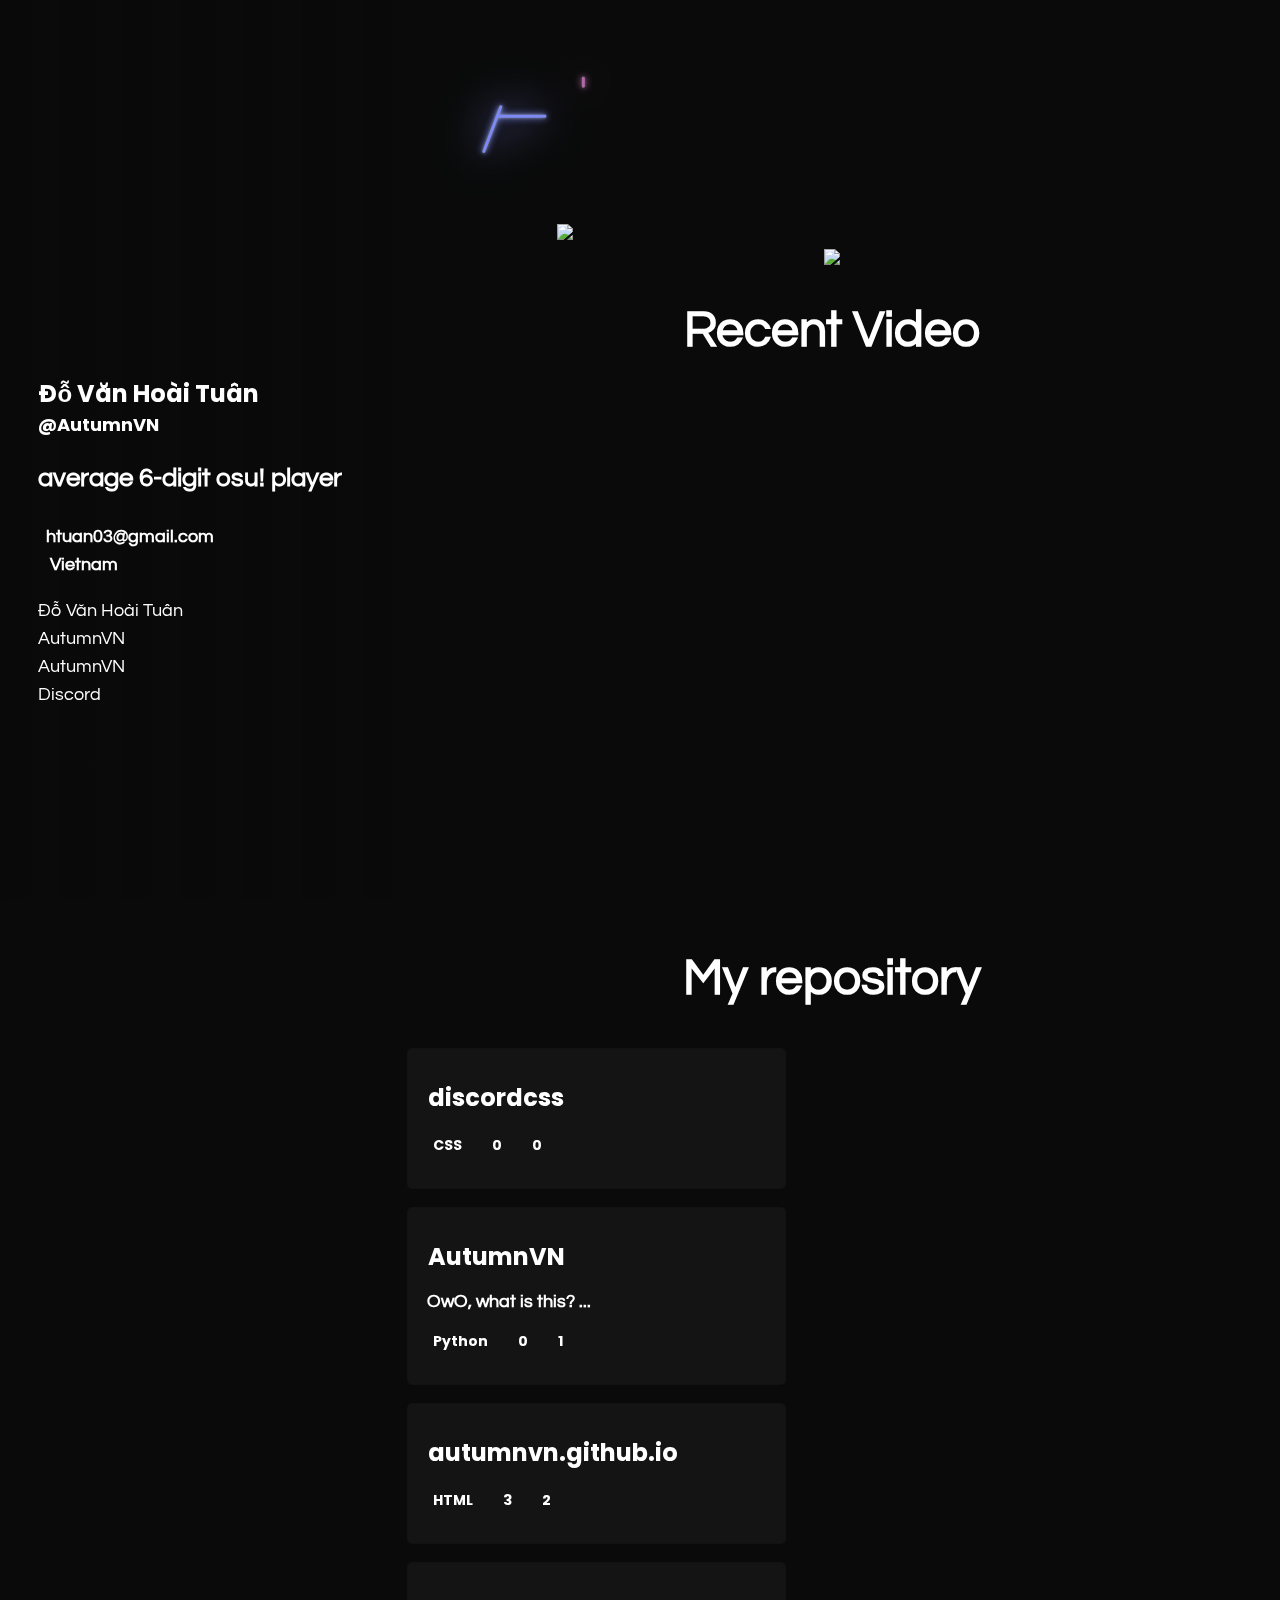
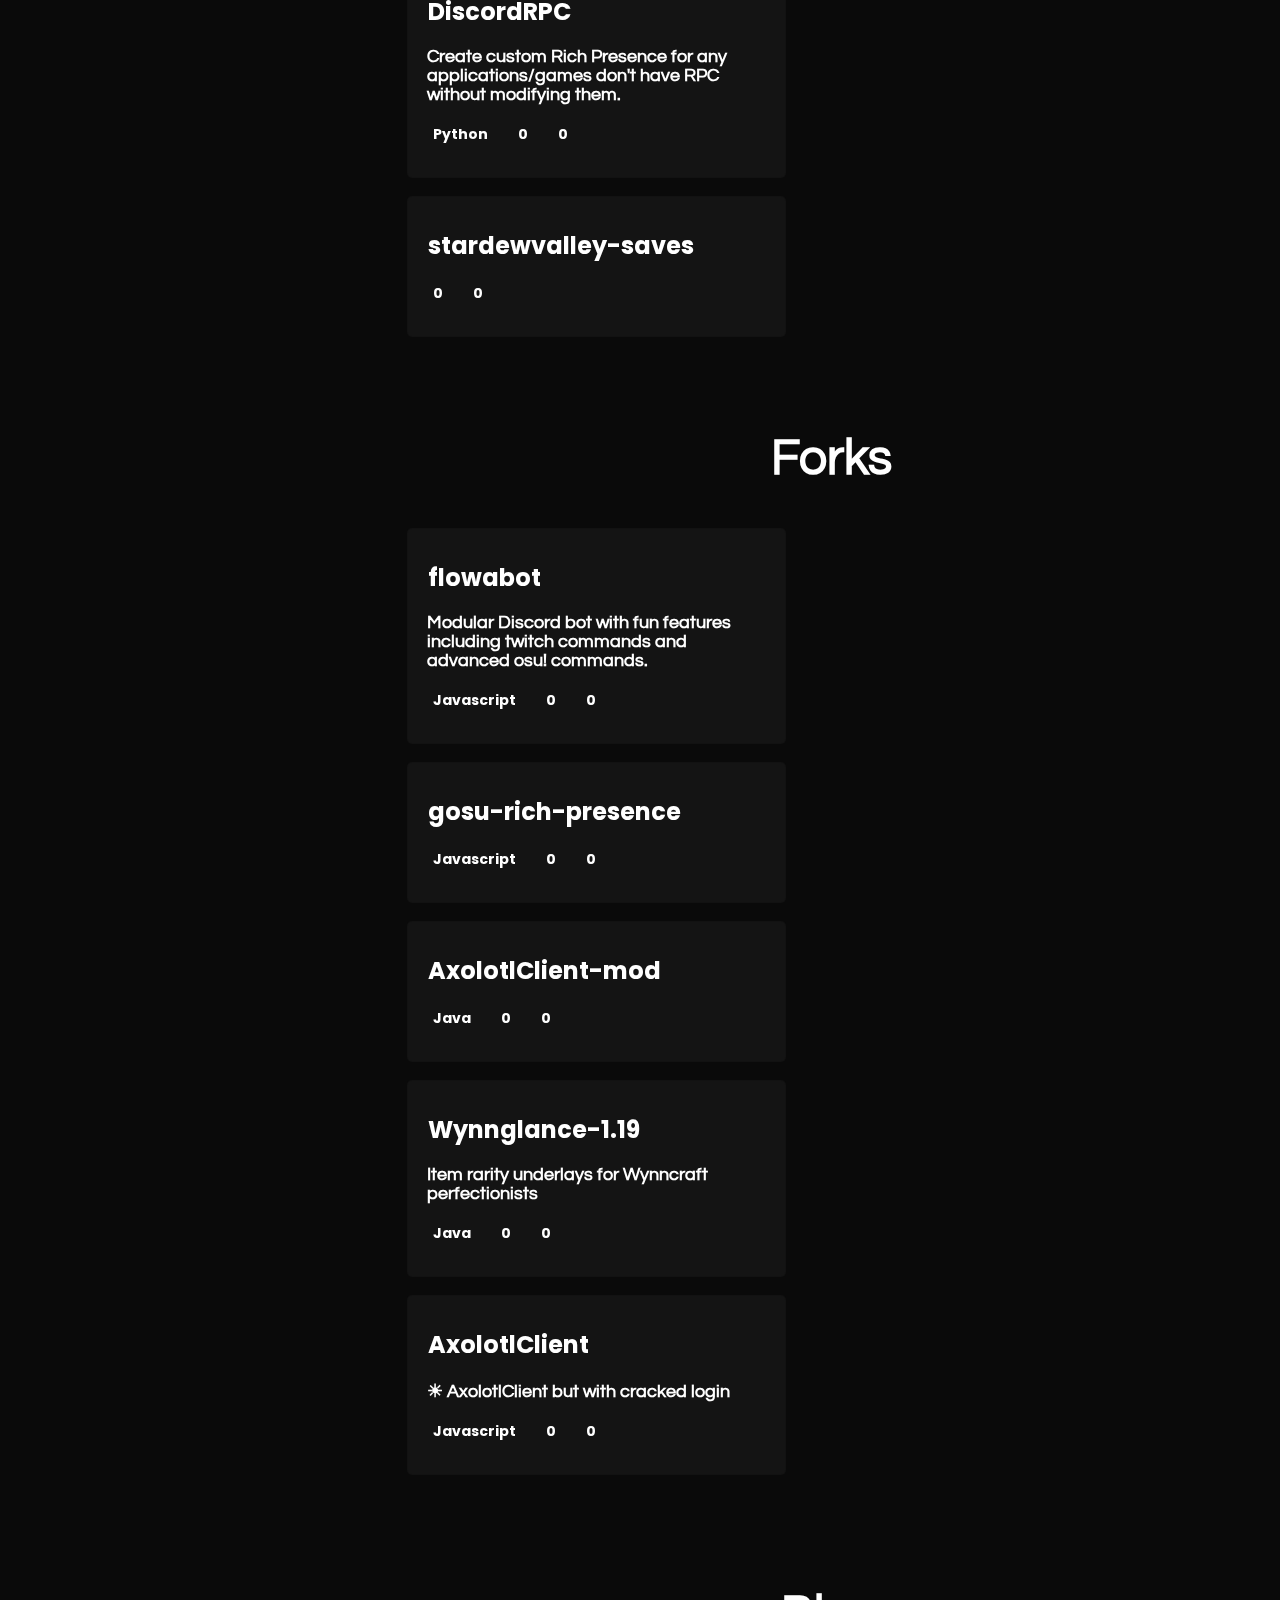
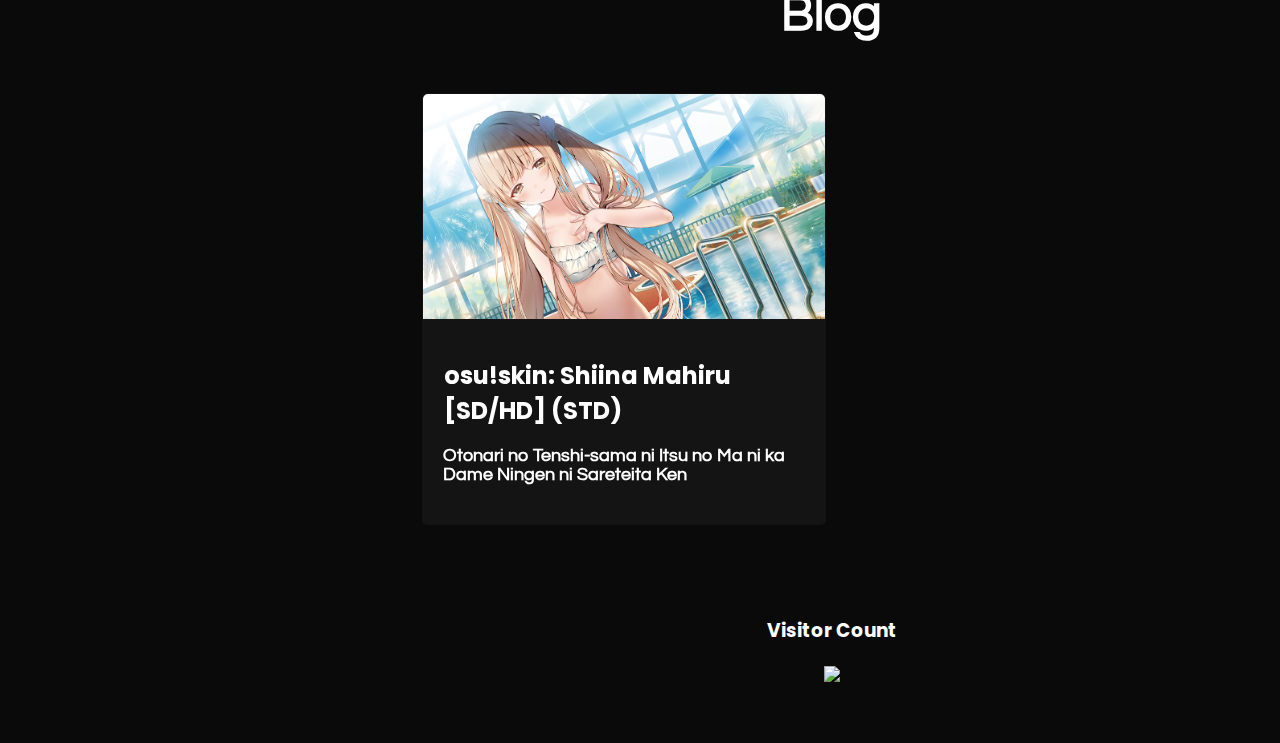
==== index.html @ 6c03f552 "flowabot" ====
<!DOCTYPE html>
<html lang="en">

<head>
  <meta charset="UTF-8">
  <meta name="viewport" content="width=device-width, initial-scale=1.0">
  <meta http-equiv="X-UA-Compatible" content="ie=edge">
  <title>AutumnVN</title>
  <!-- Primary Meta Tags -->
  <meta name="title" content="Đỗ Văn Hoài Tuân (AutumnVN)">
  <meta name="description" content="average 6-digit osu! player">
  <!-- Open Graph / Facebook -->
  <meta name="theme-color" content="#727FFF">
  <meta property="og:site_name" content="AutumnVN">
  <meta property="og:type" content="website">
  <meta property="og:url" content="https://autumnvn.me/">
  <meta property="og:title" content="Đỗ Văn Hoài Tuân (AutumnVN)">
  <meta property="og:description" content="average 6-digit osu! player">
  <meta property="og:image" content="https://i.imgur.com/CR6N18C.jpg">
  <!-- Twitter -->
  <meta name="twitter:card" content="summary_large_image">
  <meta property="twitter:url" content="https://autumnvn.me/">
  <meta property="twitter:title" content="Đỗ Văn Hoài Tuân (AutumnVN)">
  <meta property="twitter:description" content="average 6-digit osu! player">
  <meta property="twitter:image" content="https://autumnvn.me/blog/ShiinaMahiru/top_image.png">
  <link rel="stylesheet" href="https://cdnjs.cloudflare.com/ajax/libs/animate.css/3.7.0/animate.min.css">
  <link rel="stylesheet" href="https://use.fontawesome.com/releases/v5.7.1/css/all.css"
    integrity="sha384-fnmOCqbTlWIlj8LyTjo7mOUStjsKC4pOpQbqyi7RrhN7udi9RwhKkMHpvLbHG9Sr" crossorigin="anonymous">
  <script src="https://code.jquery.com/jquery-3.4.1.min.js"
    integrity="sha256-CSXorXvZcTkaix6Yvo6HppcZGetbYMGWSFlBw8HfCJo=" crossorigin="anonymous"></script>
  <script src="https://unpkg.com/magic-grid/dist/magic-grid.min.js"></script>
  <link rel="stylesheet" href="index.css">
  <link rel="icon" href="https://avatars.githubusercontent.com/u/77253698?v=4" type="image/png">
</head>

<body>
  <!--script>function playAudio(audio_element) {
      var x = document.getElementById(audio_element);
      x.play();
    }</script-->
  <script src="cursor.js"></script>
  <script type="module">var cursor = new osuCursor();</script>
  <script src="https://ajax.googleapis.com/ajax/libs/jquery/2.1.1/jquery.min.js"></script>
  <!--div id="loading">
    <div id="spinner"></div>
  </div-->
  <div id="profile">
    <div id="profile_img" style="background: url(https://avatars.githubusercontent.com/u/77253698?v=4) center;"></div>
    <div id="username"><span style="display:block;">Đỗ Văn Hoài Tuân</span><a
        href="https://github.com/AutumnVN">@AutumnVN</a></div>
    <div id="userbio" style="display: block;">average 6-digit osu! player</div>
    <div id="about">
      <span style="display:none;"><i class="fas fa-users"></i> &nbsp; null</span>
      <span style="display:block;"><i class="fas fa-envelope"></i> &nbsp; htuan03@gmail.com</span>
      <span style="display:none;"><i class="fas fa-link"></i> &nbsp; <a href="null">null</a></span>
      <span style="display:block;"><i class="fas fa-map-marker-alt"></i> &nbsp;&nbsp; Vietnam</span>
      <span style="display:none;"><i class="fas fa-user-tie"></i> &nbsp;&nbsp; Student</span>
      <div class="socials">
        <span style="display:block !important;"><a href="https://www.facebook.com/dvht0" target="_blank"
            class="socials"><i class="fab fa-facebook"></i> Đỗ Văn Hoài Tuân</a></span>
        <span style="display:block !important;"><a href="https://www.youtube.com/channel/UC4G_Vf_usl4MHnyCTidbGmA"
            target="_blank" class="socials"><i class="fab fa-youtube"></i> AutumnVN</a></span>
        <span style="display:block !important;"><a href="https://steamcommunity.com/id/AutumnVN/" target="_blank"
            class="socials"><i class="fab fa-steam"></i> AutumnVN</a></span>
        <span style="display:block !important;"><a href="https://discord.gg/TcVUMhXreV" target="_blank"
            class="socials"><i class="fab fa-discord"></i> Discord</a></span>
      </div>
    </div>
  </div>
  
  <div id="display">
    <div id="header">
      <a href="https://autumnvn.me"><img class="svg" src="autumnvn.svg" /></a>
    </div>
    <!--div id="wysi">
      <audio id="WYSI727" src="wysi.ogg"></audio><button class="btn 727" onclick="playAudio('WYSI727')"
        type="button">727</button>
    </div-->
    <div id="header">
      <a href="https://osu.ppy.sh/users/AutumnVN"><img class="osu"
          src="https://osu-stats-signature.vercel.app/card?user=AutumnVN&mode=std&lang=en&animation=true" width="395"/></a>
    </div>
    <div id="header">
      <a href="https://autumnvn.me/727"><img class= "discord" src="https://discord.c99.nl/widget/theme-2/393694671383166998.png" /></a>
    </div>

    <div id="youtube">
      <h1>Recent Video</h1>
      <iframe class="latestVideoEmbed" vnum='0' cid="UC4G_Vf_usl4MHnyCTidbGmA" frameborder="0" allowfullscreen></iframe>
    </div>
    <script>
      var reqURL = "https://api.rss2json.com/v1/api.json?rss_url=" + encodeURIComponent("https://www.youtube.com/feeds/videos.xml?channel_id=");

      function loadVideo(iframe) {
        $.getJSON(reqURL + iframe.getAttribute('cid'),
          function (data) {
            var videoNumber = (iframe.getAttribute('vnum') ? Number(iframe.getAttribute('vnum')) : 0);
            console.log(videoNumber);
            var link = data.items[videoNumber].link;
            var title = data.items[videoNumber].title;
            id = link.substr(link.indexOf("=") + 1);
            iframe.setAttribute("src", "https://youtube.com/embed/" + id + "?controls=1&autoplay=1");
            iframe.parentElement.querySelector("#video-title").innerText = title;
          }
        );
      }

      var iframes = document.getElementsByClassName('latestVideoEmbed');
      for (var i = 0, len = iframes.length; i < len; i++) {
        loadVideo(iframes[i]);
      }
    </script>
    <div id="work">
      <center>
        <h1>My repository</h1>
      </center>
      <div class="projects" id="work_section">
        <a href="https://github.com/AutumnVN/discordcss" target="_blank">
          <section>
            <div class="section_title">discordcss</div>
            <div class="about_section">
              <span style="display:none;">undefined</span>
            </div>
            <div class="bottom_section">
              <span style="display:inline-block;"><i class="fas fa-code"></i>&nbsp; CSS</span>
              <span><i class="fas fa-star"></i>&nbsp; 0</span>
              <span><i class="fas fa-code-branch"></i>&nbsp; 0</span>
            </div>
          </section>
        </a>
        <a href="https://github.com/AutumnVN/AutumnVN" target="_blank">
          <section>
            <div class="section_title">AutumnVN</div>
            <div class="about_section">
              <span style="display:block;">OwO, what is this? ...</span>
            </div>
            <div class="bottom_section">
              <span style="display:inline-block;"><i class="fas fa-code"></i>&nbsp; Python</span>
              <span><i class="fas fa-star"></i>&nbsp; 0</span>
              <span><i class="fas fa-code-branch"></i>&nbsp; 1</span>
            </div>
          </section>
        </a>
        <a href="https://github.com/AutumnVN/autumnvn.github.io" target="_blank">
          <section>
            <div class="section_title">autumnvn.github.io</div>
            <div class="about_section">
              <span style="display:none;">undefined</span>
            </div>
            <div class="bottom_section">
              <span style="display:inline-block;"><i class="fas fa-code"></i>&nbsp; HTML</span>
              <span><i class="fas fa-star"></i>&nbsp; 3</span>
              <span><i class="fas fa-code-branch"></i>&nbsp; 2</span>
            </div>
          </section>
        </a>
        <a href="https://github.com/AutumnVN/DiscordRPC" target="_blank">
          <section>
            <div class="section_title">DiscordRPC</div>
            <div class="about_section">
              <span style="display:block;">Create custom Rich Presence for any applications/games don't have RPC without modifying them.</span>
            </div>
            <div class="bottom_section">
              <span style="display:inline-block;"><i class="fas fa-code"></i>&nbsp; Python</span>
              <span><i class="fas fa-star"></i>&nbsp; 0</span>
              <span><i class="fas fa-code-branch"></i>&nbsp; 0</span>
            </div>
          </section>
        </a>
        <a href="https://github.com/AutumnVN/stardewvalley-saves" target="_blank">
          <section>
            <div class="section_title">stardewvalley-saves</div>
            <div class="about_section">
              <span style="display:none;">undefined</span>
            </div>
            <div class="bottom_section">
              <span style="display:none;"><i class="fas fa-code"></i>&nbsp; null</span>
              <span><i class="fas fa-star"></i>&nbsp; 0</span>
              <span><i class="fas fa-code-branch"></i>&nbsp; 0</span>
            </div>
          </section>
        </a>
      </div>
      <div id="forks" style="display: block;">
        <center>
          <h1> Forks</h1>
        </center>
        <div class="projects" id="forks_section">
          <a href="https://github.com/AutumnVN/flowabot" target="_blank">
            <section>
              <div class="section_title">flowabot</div>
              <div class="about_section">
                <span style="display:block;">Modular Discord bot with fun features including twitch commands and advanced osu! commands.</span>
              </div>
              <div class="bottom_section">
                <span style="display:inline-block;"><i class="fas fa-code"></i>&nbsp; Javascript</span>
                <span><i class="fas fa-star"></i>&nbsp; 0</span>
                <span><i class="fas fa-code-branch"></i>&nbsp; 0</span>
              </div>
            </section>
          </a>
          <a href="https://github.com/AutumnVN/gosu-rich-presence" target="_blank">
            <section>
              <div class="section_title">gosu-rich-presence</div>
              <div class="about_section">
                <span style="display:none;">undefined</span>
              </div>
              <div class="bottom_section">
                <span style="display:inline-block;"><i class="fas fa-code"></i>&nbsp; Javascript</span>
                <span><i class="fas fa-star"></i>&nbsp; 0</span>
                <span><i class="fas fa-code-branch"></i>&nbsp; 0</span>
              </div>
            </section>
          </a>
          <a href="https://github.com/AutumnVN/AxolotlClient-mod" target="_blank">
            <section>
              <div class="section_title">AxolotlClient-mod</div>
              <div class="about_section">
                <span style="display:none;">undefined</span>
              </div>
              <div class="bottom_section">
                <span style="display:inline-block;"><i class="fas fa-code"></i>&nbsp; Java</span>
                <span><i class="fas fa-star"></i>&nbsp; 0</span>
                <span><i class="fas fa-code-branch"></i>&nbsp; 0</span>
              </div>
            </section>
          </a>
          <a href="https://github.com/AutumnVN/Wynnglance-1.19" target="_blank">
            <section>
              <div class="section_title">Wynnglance-1.19</div>
              <div class="about_section">
                <span style="display:block;">Item rarity underlays for Wynncraft perfectionists</span>
              </div>
              <div class="bottom_section">
                <span style="display:inline-block;"><i class="fas fa-code"></i>&nbsp; Java</span>
                <span><i class="fas fa-star"></i>&nbsp; 0</span>
                <span><i class="fas fa-code-branch"></i>&nbsp; 0</span>
              </div>
            </section>
          </a>
          <a href="https://github.com/AutumnVN/AxolotlClient" target="_blank">
            <section>
              <div class="section_title">AxolotlClient</div>
              <div class="about_section">
                <span style="display:block;">☀ AxolotlClient but with cracked login</span>
              </div>
              <div class="bottom_section">
                <span style="display:inline-block;"><i class="fas fa-code"></i>&nbsp; Javascript</span>
                <span><i class="fas fa-star"></i>&nbsp; 0</span>
                <span><i class="fas fa-code-branch"></i>&nbsp; 0</span>
              </div>
            </section>
          </a>
        </div>
      </div>
      <div id="blog_section">
        <center>
          <h1>Blog</h1>
        </center>
        <div id="blogs"></div>
      </div>
      <div id="footer">
        <h3>Visitor Count</h3>
        <img src="https://profile-counter.glitch.me/AutumnVN/count.svg" />
      </div>
    </div>
    <script type="text/javascript">
      setTimeout(function () {
        document.getElementById("loading").classList.add("animated");
        document.getElementById("loading").classList.add("fadeOut");
        setTimeout(function () {
          document.getElementById("loading").classList.remove("animated");
          document.getElementById("loading").classList.remove("fadeOut");
          document.getElementById("loading").style.display = "none";
        }, 800);
      }, 1500);
      $.getJSON("blog.json", function (blog) {
        blog = blog || [];
        if (blog.length == 0) {
          return (document.getElementById("blog_section").style.display =
            "none");
        }
        for (var i = 0; i < blog.length; i++) {
          $("#blogs").append(`
            <a href="./blog/${blog[i].url_title}/" target="_blank">
                <section>
                    <img src="./blog/${blog[i].url_title}/${blog[i].top_image}">
                    <div class="blog_container">
                        <div class="section_title">${blog[i].title}</div>
                        <div class="about_section">
                            ${blog[i].sub_title}
                        </div>
                    </div>
                </section>
            </a>
            `);
        }
      }).fail(function () {
        return (document.getElementById("blog_section").style.display = "none");
      });
    </script>

    <script>
      const magicProjectsGrid = new MagicGrid({
        container: "#work_section",
        animate: false,
        gutter: 30, // default gutter size
        static: true,
        useMin: false,
        maxColumns: 2,
        useTransform: true
      });

      const magicForksGrid = new MagicGrid({
        container: "#forks_section",
        animate: false,
        gutter: 30, // default gutter size
        static: true,
        useMin: false,
        maxColumns: 2,
        useTransform: true
      });

      $("document").ready(() => {
        magicProjectsGrid.listen();
        magicForksGrid.listen();
      });
    </script>


</body>

</html>
---- index.css ----
@import url("https://fonts.googleapis.com/css?family=Poppins");
@import url("https://fonts.googleapis.com/css?family=Questrial");

body {
  margin: 0%;
  padding: 0%;
  width: 100vw;
  background: var(--bg-color);
  color: var(--text-color);
  max-width: 100vw;
  overflow-x: hidden;
  align-items: center;
  font-family: "Poppins", sans-serif;
}
/*
#loading {
  width: 100vw;
  height: 100vh;
  position: fixed;
  background: var(--bg-color);
  z-index: 999;
  display: flex;
  justify-content: center;
  flex-direction: column;
  align-items: center;
  top: 0;
  bottom: 0;
  left: 0;
  right: 0;
}

#spinner {
  animation: rotate 0.5s infinite linear;
  width: 50px;
  height: 50px;
  border: 2px solid var(--bg-color);
  border-bottom: 2px solid var(--text-color);
  border-radius: 50%;
  margin: 0;
}*/

@keyframes rotate {
  0% {
    transform: rotate(0deg);
  }

  100% {
    transform: rotate(360deg);
  }
}

#profile {
  width: 27vw;
  padding: 4vh 3vw;
  height: 92vh;
  display: flex;
  flex-direction: column;
  justify-content: center;
  text-align: left;
  background: var(--background-image) center center;
  background-size: cover !important;
  background-repeat: no-repeat;
  position: fixed;
  color: #fff !important;
}

#display {
  width: 64vw;
  padding: 0vh 3vw;
  height: 92vh;
  display: inline-block;
  padding-left: 33vw;
}

#display h1 {
  font-size: 50px;
  color: var(--text-color);
  font-weight: bold;
  font-family: "Questrial", sans-serif;
}

.emoji {
  width: 18px;
  height: 18px;
}

#profile_img_blog {
  border-radius: 50%;
  width: 90px;
  height: 90px;
  background-size: cover !important;
  background-repeat: no-repeat;
}

#username_blog {
  font-size: 18px;
  color: var(--text-color);
  font-family: "Poppins", sans-serif;
  font-weight: bold;
}

#username_blog span {
  font-size: 24px;
  font-family: "Questrial", sans-serif !important;
}

#username_blog b {
  font-size: 12px;
  font-family: "Poppins", sans-serif;
  font-weight: bold;
}

#blog-display {
  width: 60vw;
  margin: 0px 20vw;
  text-align: left;
  margin-top: 3vh;
  z-index: 1;
}

#profile_blog {
  width: 60vw;
  margin: 0px 20vw;
  margin-top: 34vh;
  text-align: left;
  z-index: 1;
}

#background_overlay {
  width: 100vw;
  height: 55vh;
  position: absolute;
  z-index: -1;
  top: 0;
  left: 0;
}

#background {
  width: 100vw;
  height: 55vh;
  background-size: cover !important;
  background-repeat: no-repeat !important;
  position: absolute;
  z-index: -2;
  top: 0;
  left: 0;
}

#blog-display h1 {
  font-size: 50px;
  color: var(--text-color);
  font-weight: bold;
  font-family: "Questrial", sans-serif;
}

#blog-display h2 {
  color: var(--blog-gray-color);
}

#blog-display {
  padding: 1vh 0px;
  font-family: "Questrial", sans-serif;
}

#blog p {
  font-size: 17px;
  line-height: 25px;
  word-spacing: 1.2px;
  margin: 5vh 0px;
}

#blog p span {
  padding: 2px 4px;
  background: var(--text-color);
  color: var(--bg-color) !important;
}

#blog img {
  width: 100%;
  margin: 2vh 0px;
  border-radius: 5px;
  border: 1px solid rgb(0, 0, 0, 0.08);
}

#header {
  width: 100%;
  max-width: 100%;
  text-align: center;
}

#header a {
  color: var(--text-color) !important;
  text-decoration: none;
  font-family: "Questrial", sans-serif;
  font-weight: bold;
}

#header img {
  max-width: 100%;
  text-align: center;
}

#wysi {
  width: 100%;
  padding: 0px 0px;
  text-align: center;
  float: right;
}

#wysi a {
  color: var(--text-color) !important;
  text-decoration: none;
  font-family: "Questrial", sans-serif;
  font-weight: bold;
}

#footer_blog {
  width: 90vw;
  padding: 8vh 5vw;
  text-align: center;
}

#footer_blog a {
  color: var(--text-color) !important;
  text-decoration: none;
  font-family: "Questrial", sans-serif;
  font-weight: bold;
}

#footer {
  width: 100%;
  padding: 2vh 0px;
  text-align: center;
}

#footer a {
  color: var(--text-color) !important;
  text-decoration: none;
  font-family: "Questrial", sans-serif;
  font-weight: bold;
}

#profile_img {
  width: 180px;
  height: 180px;
  min-width: 180px;
  min-height: 180px;
  max-width: 180px;
  max-height: 180px;
  border-radius: 5px;
  background-size: cover !important;
  background-repeat: no-repeat !important;
}

#profile div {
  font-weight: bold;
  margin: 1.5vh 0px;
}

#username {
  font-size: 18px;
  font-weight: bold;
}

#username span {
  font-size: 24px;
}

#userbio {
  font-size: 26px;
  font-family: "Questrial", sans-serif;
  width: 100%;
}

#about {
  font-size: 18px;
  font-family: "Questrial", sans-serif;
}

#about a,
#username a {
  color: #fff !important;
  text-decoration: none;
  font-weight: bold;
}

#about a:hover,
#username a:hover {
  text-decoration: underline;
}

#about span {
  margin: 1vh 0px;
  display: block;
}

#about span i {
  font-size: 16px;
}

#youtube {
  padding: 2hv 0px;
  text-align: center;
}

iframe {
  width: 65vw;
  height: calc(65vw/1.77777778);
}

#work {
  margin: 2vh 0px;
  padding: 4vh 0px !important;
}

#forks {
  margin: 2vh 0px;
  padding: 4vh 0px !important;
}

.projects {
  margin-left: -15px;
  /* align section w/ heading above */
}

.projects a {
  /* 30px is the gutter size in magic grid */
  width: calc(49% - 30px);
  /* 49% avoids a weird single column on some wide screens */
  display: flex;
  text-decoration: none;
}

.projects section {
  width: 100%;
  padding: 2.5vh 5%;
  margin: 1vh 0px;
  display: inline-block;
  border-radius: 5px;
  color: var(--text-color);
  border: 1px solid rgb(0, 0, 0, 0.08);
  box-shadow: 0px 0px 0px rgb(0, 0, 0, 0);
  transition: 0.4s ease-in-out;
  transform: scale(1);
}

.projects section:hover {
  cursor: pointer;
  border: 1px solid rgb(0, 0, 0, 0);
  box-shadow: 0px 15px 35px rgb(0, 0, 0, 0.06);
  transform: scale(1.03);
}

.section_title {
  font-size: 24px;
  font-weight: bold;
  margin: 1vh 0px;
  padding: 0px 1px;
  word-wrap: break-word;
}

.about_section {
  font-size: 18px;
  font-family: "Questrial", sans-serif;
  margin: 2vh 0px;
  font-weight: bold;
  word-wrap: break-word;
}

.bottom_section {
  margin: 1vh 0px;
  font-size: 14px;
  word-wrap: break-word;
}

.bottom_section span {
  margin-right: 20px;
  font-weight: bold;
}

.bottom_section span i {
  font-size: 15px;
}

.socials {
  color: #fff;
  text-decoration: none;
  margin: 3vh 0px !important;
}

.socials span {
  display: inline-block !important;
  margin-right: 2vw !important;
  font-weight: normal !important;
}

.socials span a {
  font-weight: normal !important;
}

#blog_section {
  margin: 2vh 0px;
  padding: 2vh 0px !important;
}

#blogs {
  columns: 2;
}

#blog_title {
  font-size: 50px;
}

#blog_sub_title {
  font-size: 36px;
  margin-top: -2vh;
}

#blogs section {
  width: 100%;
  display: inline-block;
  border-radius: 5px;
  color: var(--text-color);
  border: 1px solid rgb(0, 0, 0, 0.04);
  box-shadow: 0px 0px 0px rgb(0, 0, 0, 0);
  transition: 0.4s ease-in-out;
  transform: scale(1);
  padding: 0px;
  margin: 2vh 0px;
}

#blogs section img {
  width: 100%;
  border-radius: 5px 5px 0px 0px;
}

.blog_container {
  padding: 2.5vh 5%;
}

#blogs section:hover {
  cursor: pointer;
  border: 1px solid rgb(0, 0, 0, 0);
  box-shadow: 0px 15px 35px rgb(0, 0, 0, 0.06);
  transform: scale(1.03);
}

.go_back {
  position: absolute;
  color: var(--text-color);
  font-size: 26px;
  margin-left: 5vw;
  margin-top: 4vh;
}

::selection {
  color: var(--bg-color);
  background: var(--text-color);
}

@media (max-width: 800px) {
  #profile {
    width: 90vw;
    padding: 4vh 5vw;
    height: 60vh;
    text-align: center;
    position: relative;
  }

  #display {
    width: 90vw;
    padding: 4vh 5vw ;
    height: auto;
    display: inline-block;
    padding-left: 5vw;
  }

  #profile_img {
    width: 120px;
    height: 120px;
    min-width: 120px;
    min-height: 120px;
    max-width: 120px;
    max-height: 120px;
    margin: 0px auto !important;
  }

  #work {
    margin: 0px;
  }

  .projects {
    margin-left: 0;
    /* remove neg margin to align w/ header */
  }

  .projects a {
    width: 100%;
  }

  .projects section {
    width: 88%;
  }

  #blogs {
    columns: 1;
  }

  #blogs section {
    width: 98%;
  }

  #blog_section {
    margin: 0px;
  }

  #blog-display {
    width: 90vw;
    margin: 0px 5vw;
    text-align: left;
    margin-top: 0vh;
    z-index: 1;
  }

  #blog_title {
    font-size: 32px !important;
  }

  #blog_sub_title {
    font-size: 24px;
    margin-top: -1vh;
  }

  #profile_blog {
    width: 90vw;
    margin: 0px 5vw;
    margin-top: 36vh;
    text-align: left;
    z-index: 1;
  }

  #profile_img_blog {
    width: 65px;
    height: 65px;
  }

  .go_back {
    position: relative;
    color: var(--text-color);
    font-size: 26px;
    margin-left: 5vw;
    top: 5vh;
  }

  #blog img {
    margin: 1vh 0px !important;
  }

  #blog p {
    margin: 2vh 0px;
  }
}

::-webkit-scrollbar {
  width: 5px;
  height: 5px;
}

::-webkit-scrollbar-track {
  background: var(--bg-color);
}

::-webkit-scrollbar-thumb {
  background: var(--text-color);
}
:root {
  --bg-color: rgb(10, 10, 10);
  --text-color: #fff;
  --blog-gray-color: rgb(180, 180, 180);
  --background-image: linear-gradient(
      90deg,
      rgba(10, 10, 10, 0.3),
      rgb(10, 10, 10, 1)
    ),
    url("https://cdn.discordapp.com/attachments/844482853161271336/1042841411688595516/cupofchino2.jpg");
  --background-background: linear-gradient(
      0deg,
      rgba(10, 10, 10, 1),
      rgba(10, 10, 10, 0.6)
    ),
    url("https://cdn.discordapp.com/attachments/844482853161271336/1042841411688595516/cupofchino2.jpg") center center fixed;
  --height: 50vh;
}

#display h1 {
  -webkit-background-clip: text;
  background-clip: text;
  -webkit-text-fill-color: #fff;
}

#blog-display h1 {
  -webkit-background-clip: text;
  background-clip: text;
  -webkit-text-fill-color: #fff;
}

.projects section {
  background: rgb(20, 20, 20);
}

#blog_section section {
  background: rgb(20, 20, 20);
}

@media (max-width: 800px) {
  :root {
    --background-image: linear-gradient(
        0deg,
        rgba(10, 10, 10, 1),
        rgba(10, 10, 10, 0)
      ),
      url("https://cdn.discordapp.com/attachments/844482853161271336/1042841411688595516/cupofchino2.jpg") !important;
  }
}

img.osu
{
    text-align: center;
    min-width: min(550px, 92vw);
    height: auto;
}

img.svg {
  max-height: 250px;
  width: auto;
}
/*
.btn {
  border: none;
  background-color: inherit;
  padding: 6px 6px;
  font-size: 32px;
  color:rgb(10, 10, 10);
  font-family: "Questrial", sans-serif;
  cursor: pointer;
  display: inline-block;
}

.btn:hover {background: rgba(238, 238, 238, 0.05);} */
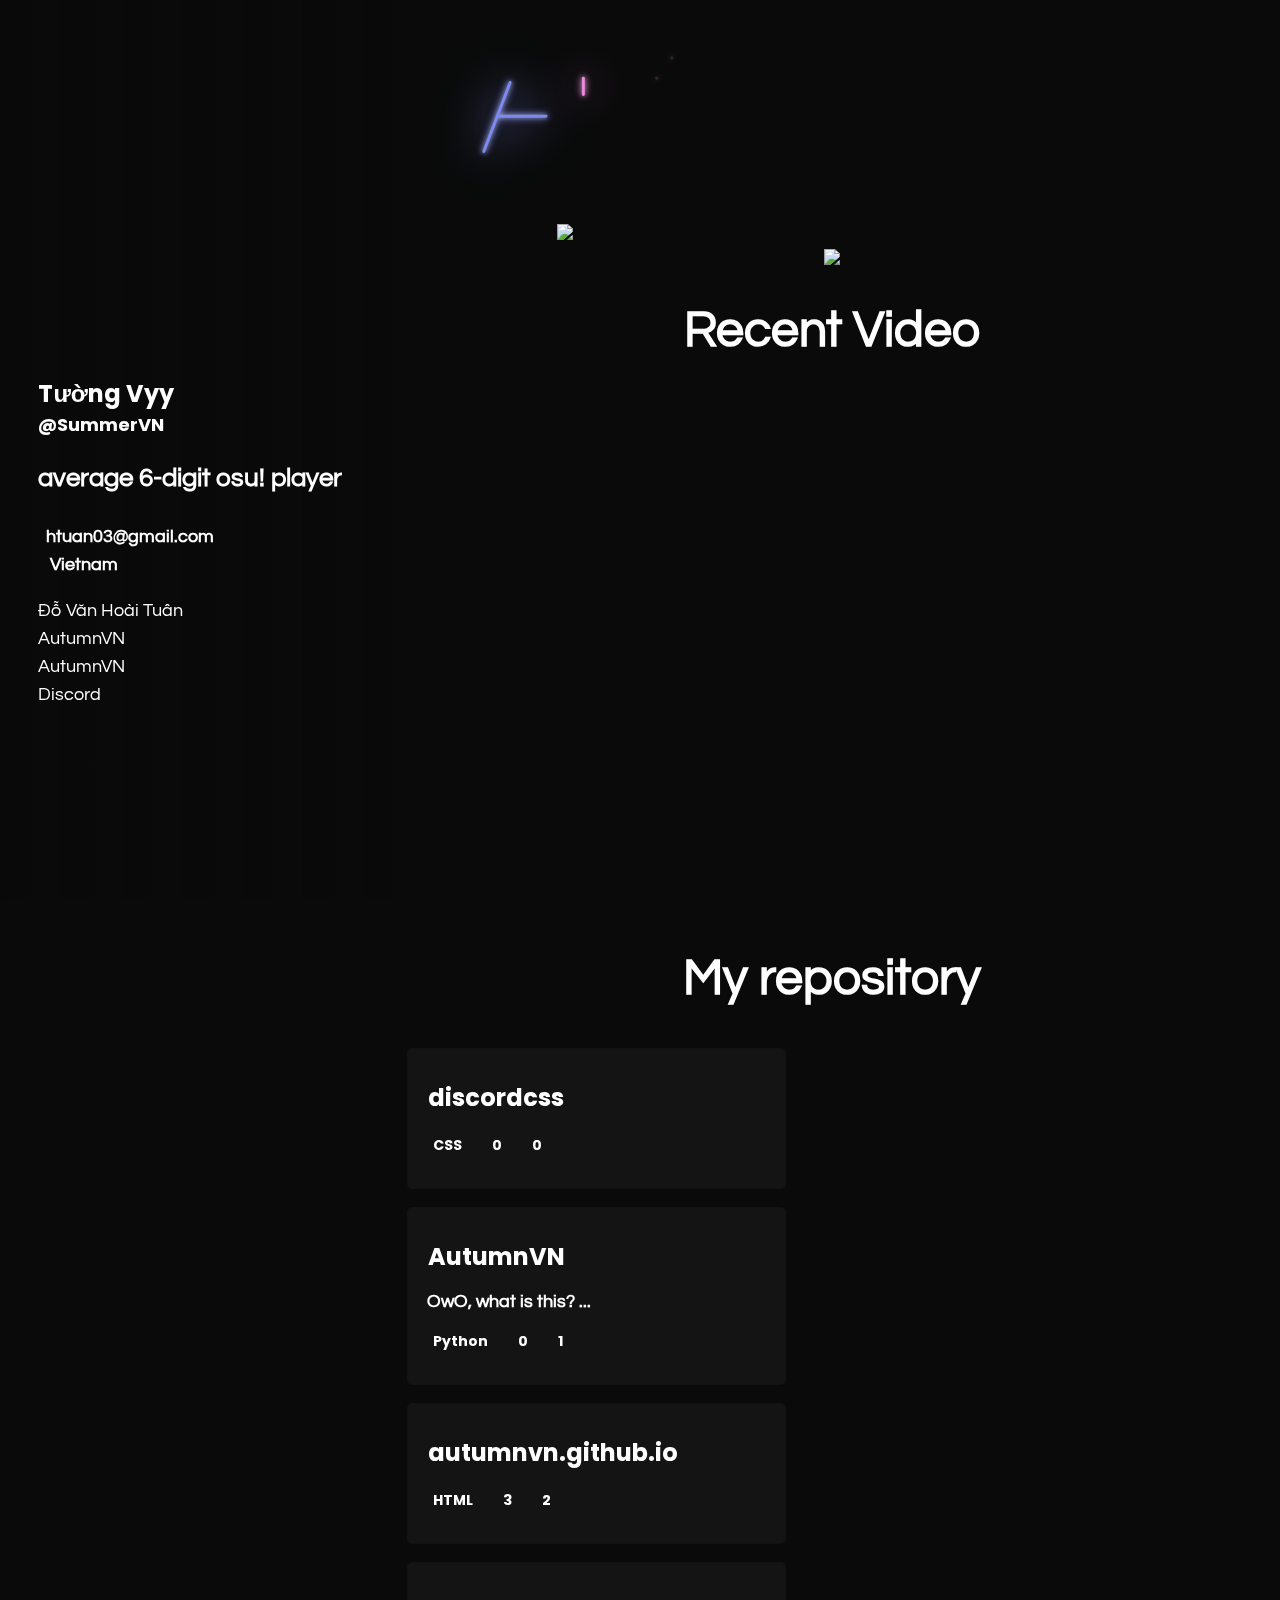
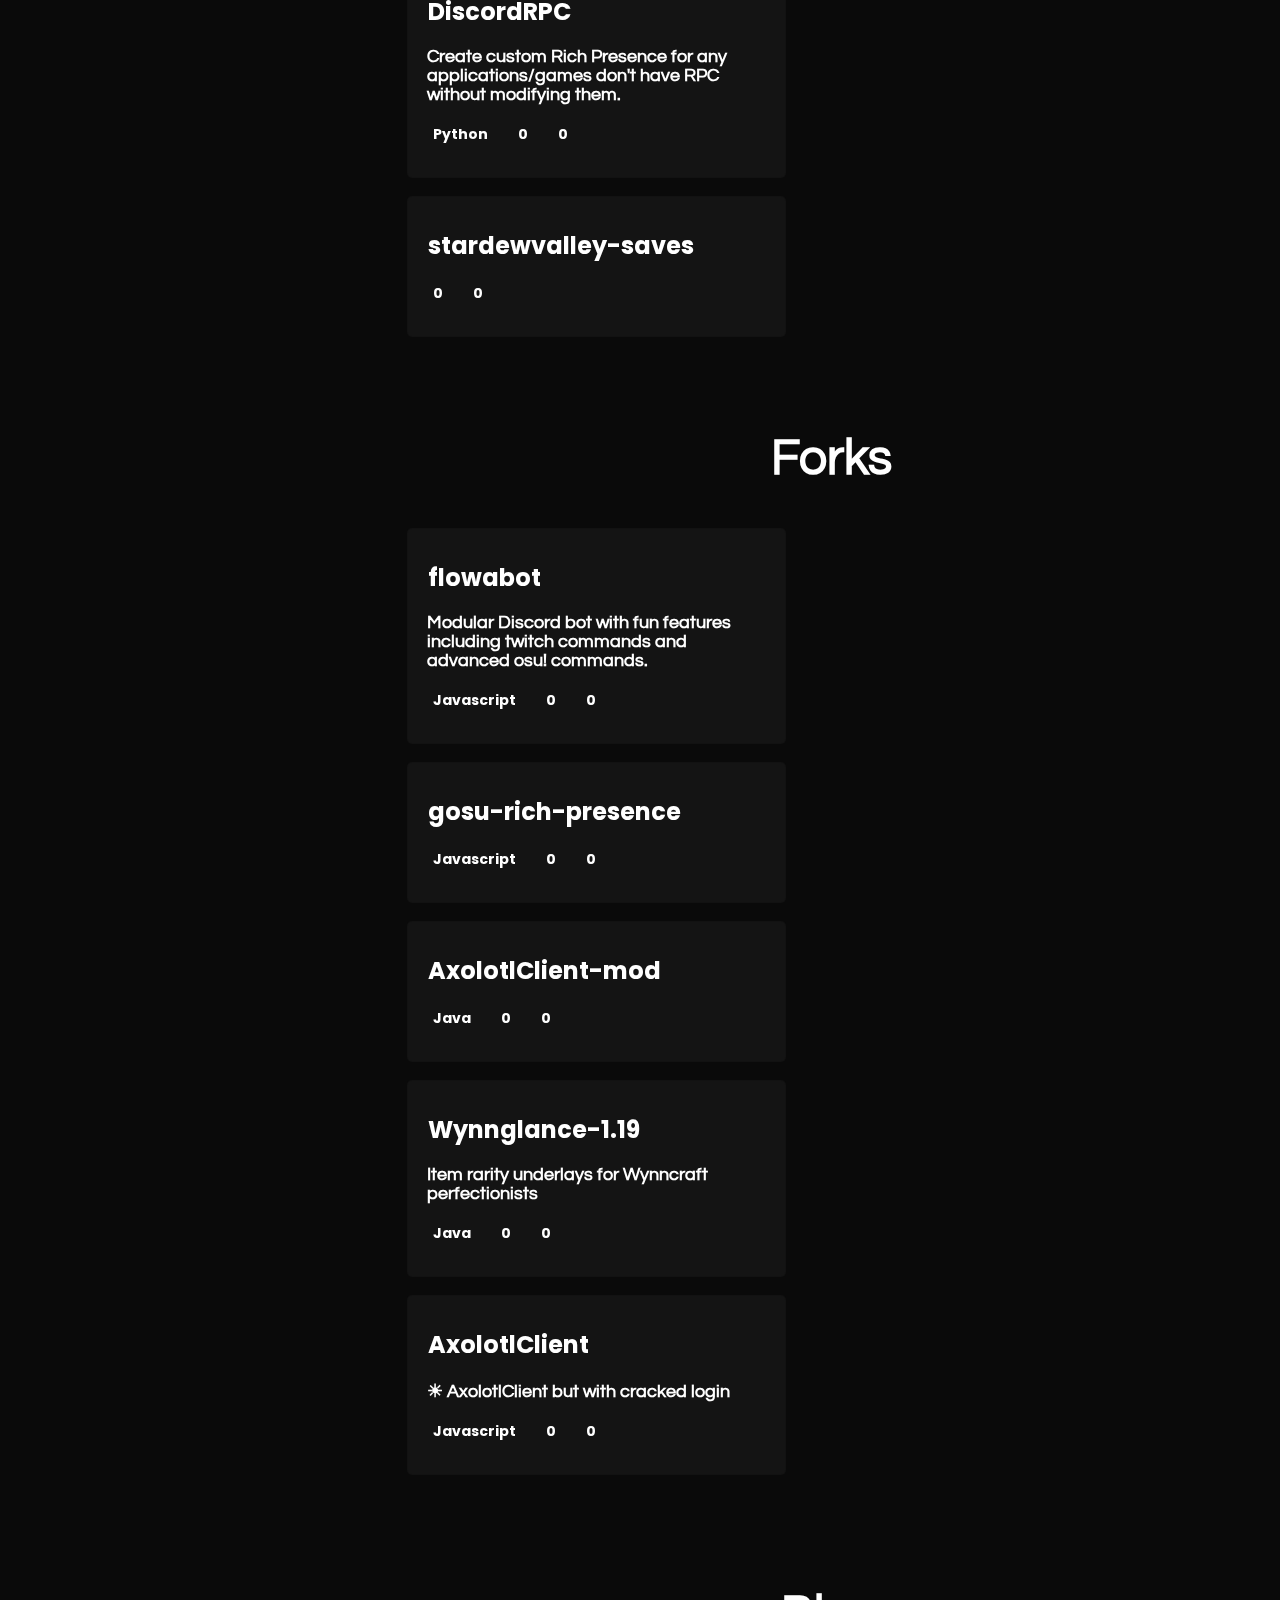
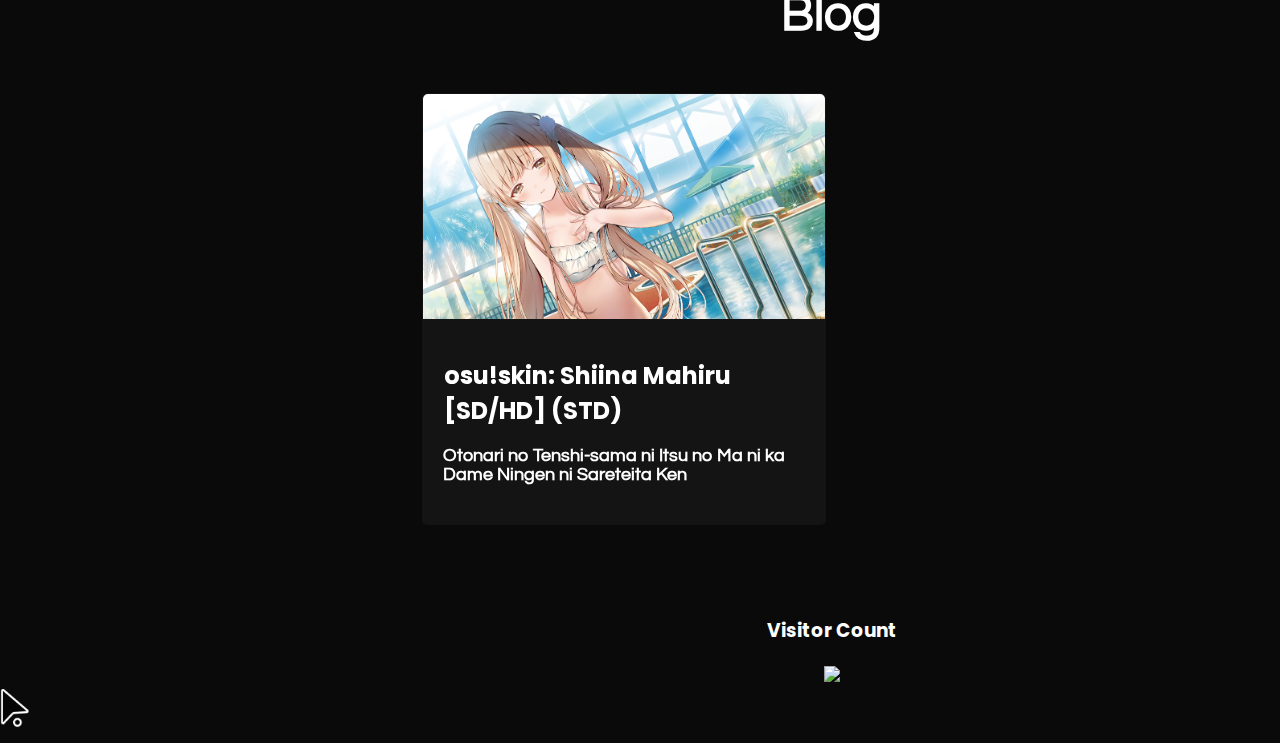
==== commit 2bad7150: "Update index.html" ====
--- a/index.html
+++ b/index.html
@@ -7,7 +7,7 @@
   <meta http-equiv="X-UA-Compatible" content="ie=edge">
   <title>AutumnVN</title>
   <!-- Primary Meta Tags -->
-  <meta name="title" content="Đỗ Văn Hoài Tuân (AutumnVN)">
+  <meta name="title" content="Tường Vy">
   <meta name="description" content="average 6-digit osu! player">
   <!-- Open Graph / Facebook -->
   <meta name="theme-color" content="#727FFF">
@@ -45,9 +45,9 @@
     <div id="spinner"></div>
   </div-->
   <div id="profile">
-    <div id="profile_img" style="background: url(https://avatars.githubusercontent.com/u/77253698?v=4) center;"></div>
-    <div id="username"><span style="display:block;">Đỗ Văn Hoài Tuân</span><a
-        href="https://github.com/AutumnVN">@AutumnVN</a></div>
+    <div id="profile_img" style="background: url(https://media.discordapp.net/attachments/844482853161271336/1060443588498051072/5ef1963b0d33be1db85e687f13ba78d0.jpg) center;"></div>
+    <div id="username"><span style="display:block;">Tường Vyy</span><a
+        href="https://github.com/SummerVN">@SummerVN</a></div>
     <div id="userbio" style="display: block;">average 6-digit osu! player</div>
     <div id="about">
       <span style="display:none;"><i class="fas fa-users"></i> &nbsp; null</span>
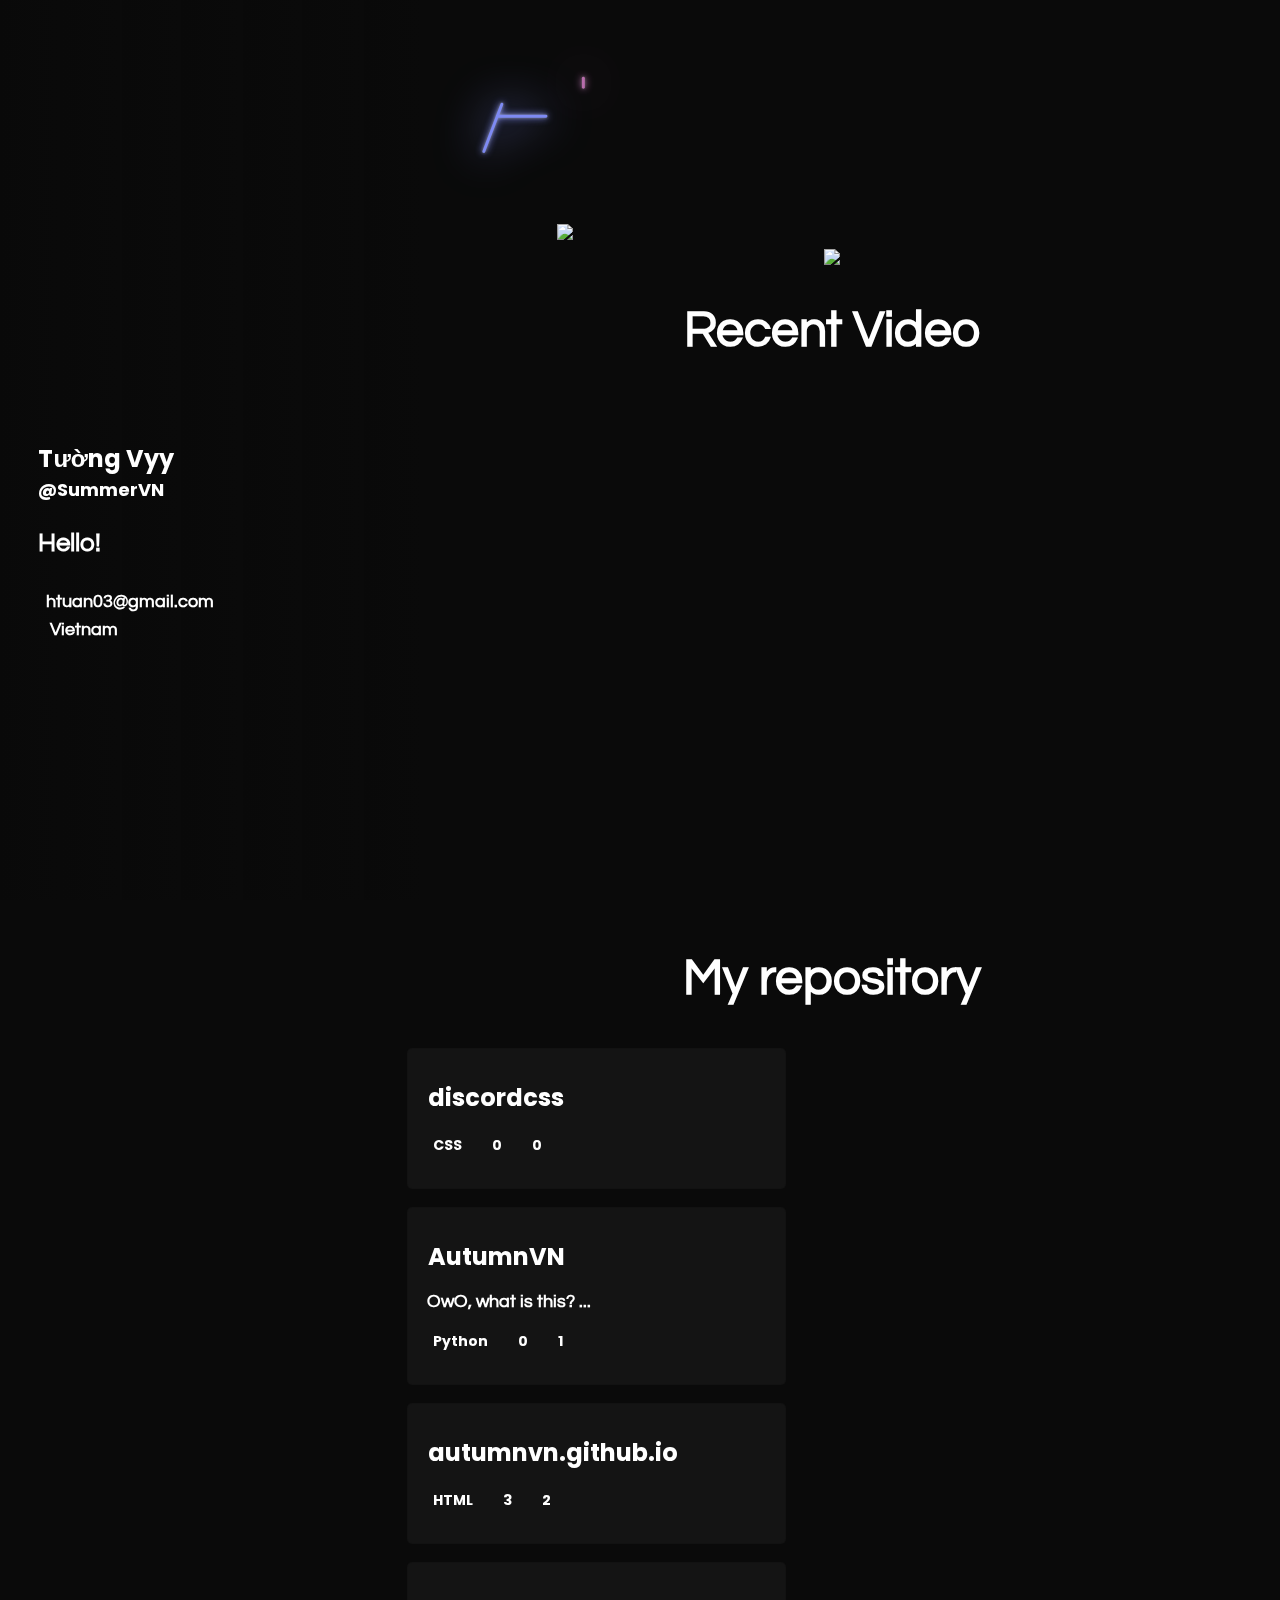
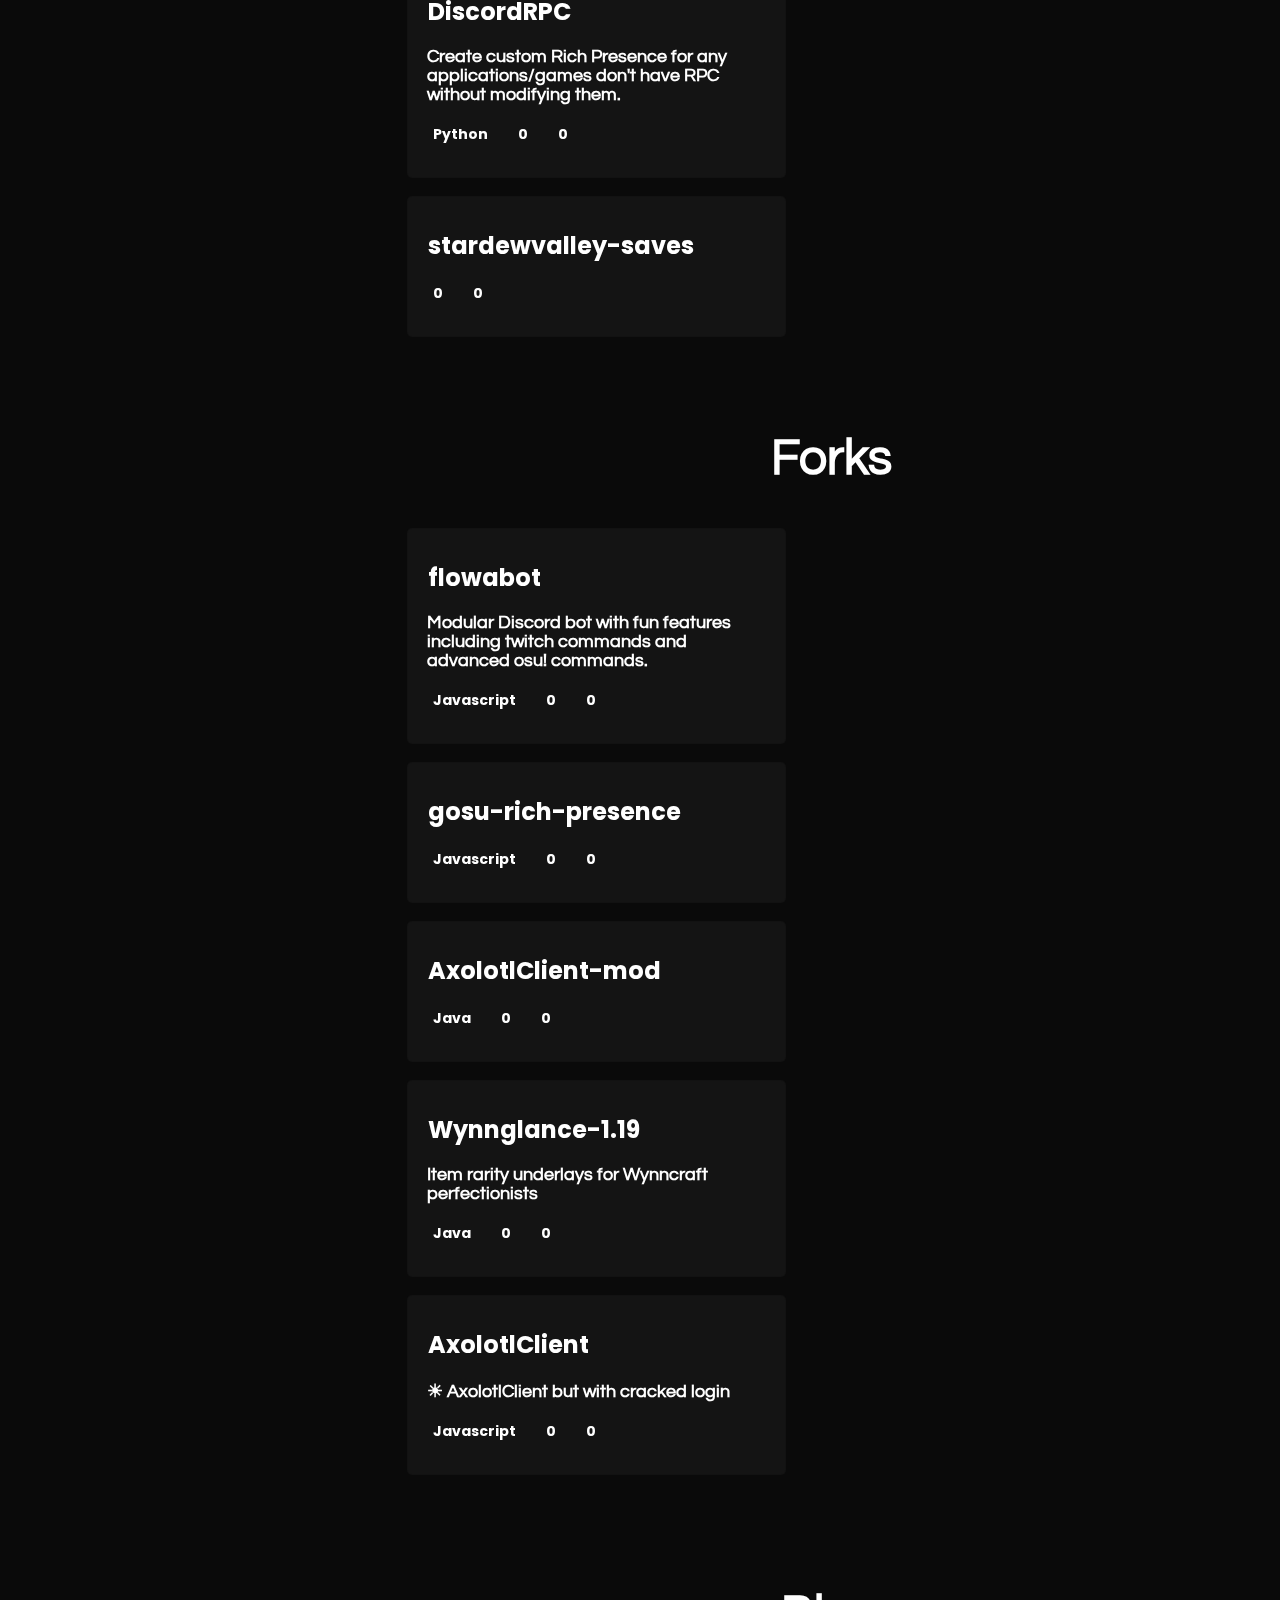
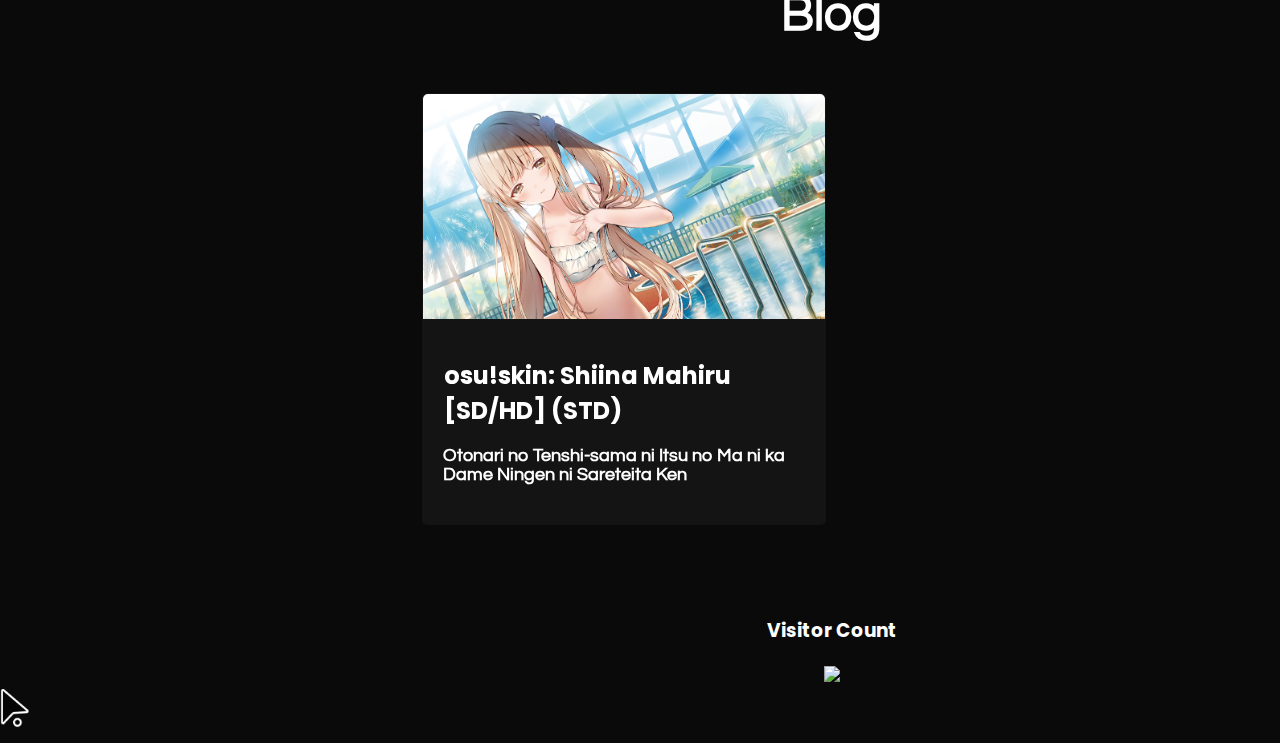
==== commit e73a606b: "Update index.html" ====
--- a/index.html
+++ b/index.html
@@ -11,17 +11,17 @@
   <meta name="description" content="average 6-digit osu! player">
   <!-- Open Graph / Facebook -->
   <meta name="theme-color" content="#727FFF">
-  <meta property="og:site_name" content="AutumnVN">
+  <meta property="og:site_name" content="SummerVN">
   <meta property="og:type" content="website">
   <meta property="og:url" content="https://autumnvn.me/">
-  <meta property="og:title" content="Đỗ Văn Hoài Tuân (AutumnVN)">
+  <meta property="og:title" content="Tường Vyy ">
   <meta property="og:description" content="average 6-digit osu! player">
   <meta property="og:image" content="https://i.imgur.com/CR6N18C.jpg">
   <!-- Twitter -->
   <meta name="twitter:card" content="summary_large_image">
   <meta property="twitter:url" content="https://autumnvn.me/">
   <meta property="twitter:title" content="Đỗ Văn Hoài Tuân (AutumnVN)">
-  <meta property="twitter:description" content="average 6-digit osu! player">
+  <meta property="twitter:description" content="Hello!">
   <meta property="twitter:image" content="https://autumnvn.me/blog/ShiinaMahiru/top_image.png">
   <link rel="stylesheet" href="https://cdnjs.cloudflare.com/ajax/libs/animate.css/3.7.0/animate.min.css">
   <link rel="stylesheet" href="https://use.fontawesome.com/releases/v5.7.1/css/all.css"
@@ -48,7 +48,7 @@
     <div id="profile_img" style="background: url(https://media.discordapp.net/attachments/844482853161271336/1060443588498051072/5ef1963b0d33be1db85e687f13ba78d0.jpg) center;"></div>
     <div id="username"><span style="display:block;">Tường Vyy</span><a
         href="https://github.com/SummerVN">@SummerVN</a></div>
-    <div id="userbio" style="display: block;">average 6-digit osu! player</div>
+    <div id="userbio" style="display: block;">Hello!</div>
     <div id="about">
       <span style="display:none;"><i class="fas fa-users"></i> &nbsp; null</span>
       <span style="display:block;"><i class="fas fa-envelope"></i> &nbsp; htuan03@gmail.com</span>
@@ -56,13 +56,13 @@
       <span style="display:block;"><i class="fas fa-map-marker-alt"></i> &nbsp;&nbsp; Vietnam</span>
       <span style="display:none;"><i class="fas fa-user-tie"></i> &nbsp;&nbsp; Student</span>
       <div class="socials">
-        <span style="display:block !important;"><a href="https://www.facebook.com/dvht0" target="_blank"
+        <span style="display:none !important;"><a href="https://www.facebook.com/dvht0" target="_blank"
             class="socials"><i class="fab fa-facebook"></i> Đỗ Văn Hoài Tuân</a></span>
-        <span style="display:block !important;"><a href="https://www.youtube.com/channel/UC4G_Vf_usl4MHnyCTidbGmA"
+        <span style="display:none !important;"><a href="https://www.youtube.com/channel/UC4G_Vf_usl4MHnyCTidbGmA"
             target="_blank" class="socials"><i class="fab fa-youtube"></i> AutumnVN</a></span>
-        <span style="display:block !important;"><a href="https://steamcommunity.com/id/AutumnVN/" target="_blank"
+        <span style="display:none !important;"><a href="https://steamcommunity.com/id/AutumnVN/" target="_blank"
             class="socials"><i class="fab fa-steam"></i> AutumnVN</a></span>
-        <span style="display:block !important;"><a href="https://discord.gg/TcVUMhXreV" target="_blank"
+        <span style="display:none !important;"><a href="https://discord.gg/TcVUMhXreV" target="_blank"
             class="socials"><i class="fab fa-discord"></i> Discord</a></span>
       </div>
     </div>
--- a/index.css
+++ b/index.css
@@ -582,13 +582,13 @@
       rgba(10, 10, 10, 0.3),
       rgb(10, 10, 10, 1)
     ),
-    url("https://cdn.discordapp.com/attachments/844482853161271336/1042841411688595516/cupofchino2.jpg");
+    url("https://media.discordapp.net/attachments/844482853161271336/1060456665272549497/b3565273da13f8af965f576ca90b7d86.jpg");
   --background-background: linear-gradient(
       0deg,
       rgba(10, 10, 10, 1),
       rgba(10, 10, 10, 0.6)
     ),
-    url("https://cdn.discordapp.com/attachments/844482853161271336/1042841411688595516/cupofchino2.jpg") center center fixed;
+    url("https://media.discordapp.net/attachments/844482853161271336/1060456665272549497/b3565273da13f8af965f576ca90b7d86.jpg") center center fixed;
   --height: 50vh;
 }
 
@@ -619,7 +619,7 @@
         rgba(10, 10, 10, 1),
         rgba(10, 10, 10, 0)
       ),
-      url("https://cdn.discordapp.com/attachments/844482853161271336/1042841411688595516/cupofchino2.jpg") !important;
+      url("https://media.discordapp.net/attachments/844482853161271336/1060456665272549497/b3565273da13f8af965f576ca90b7d86.jpg") !important;
   }
 }
 
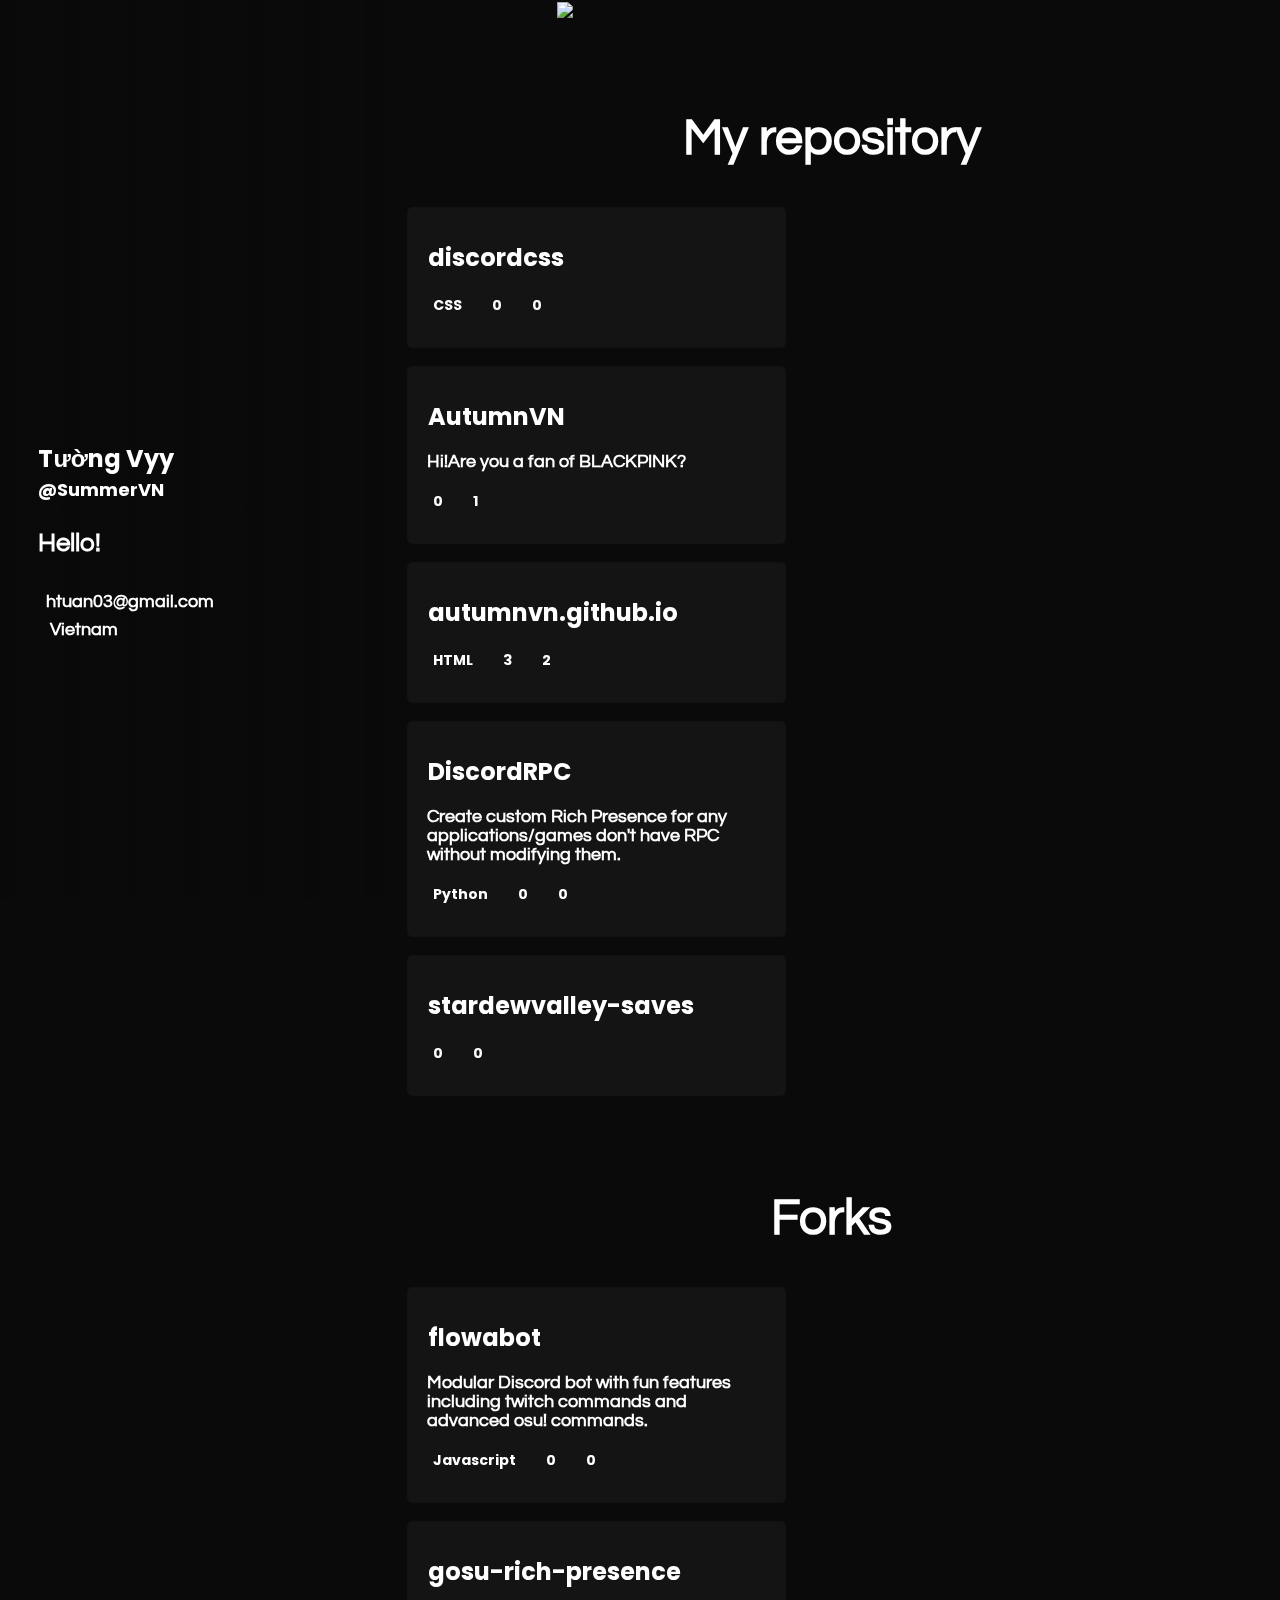
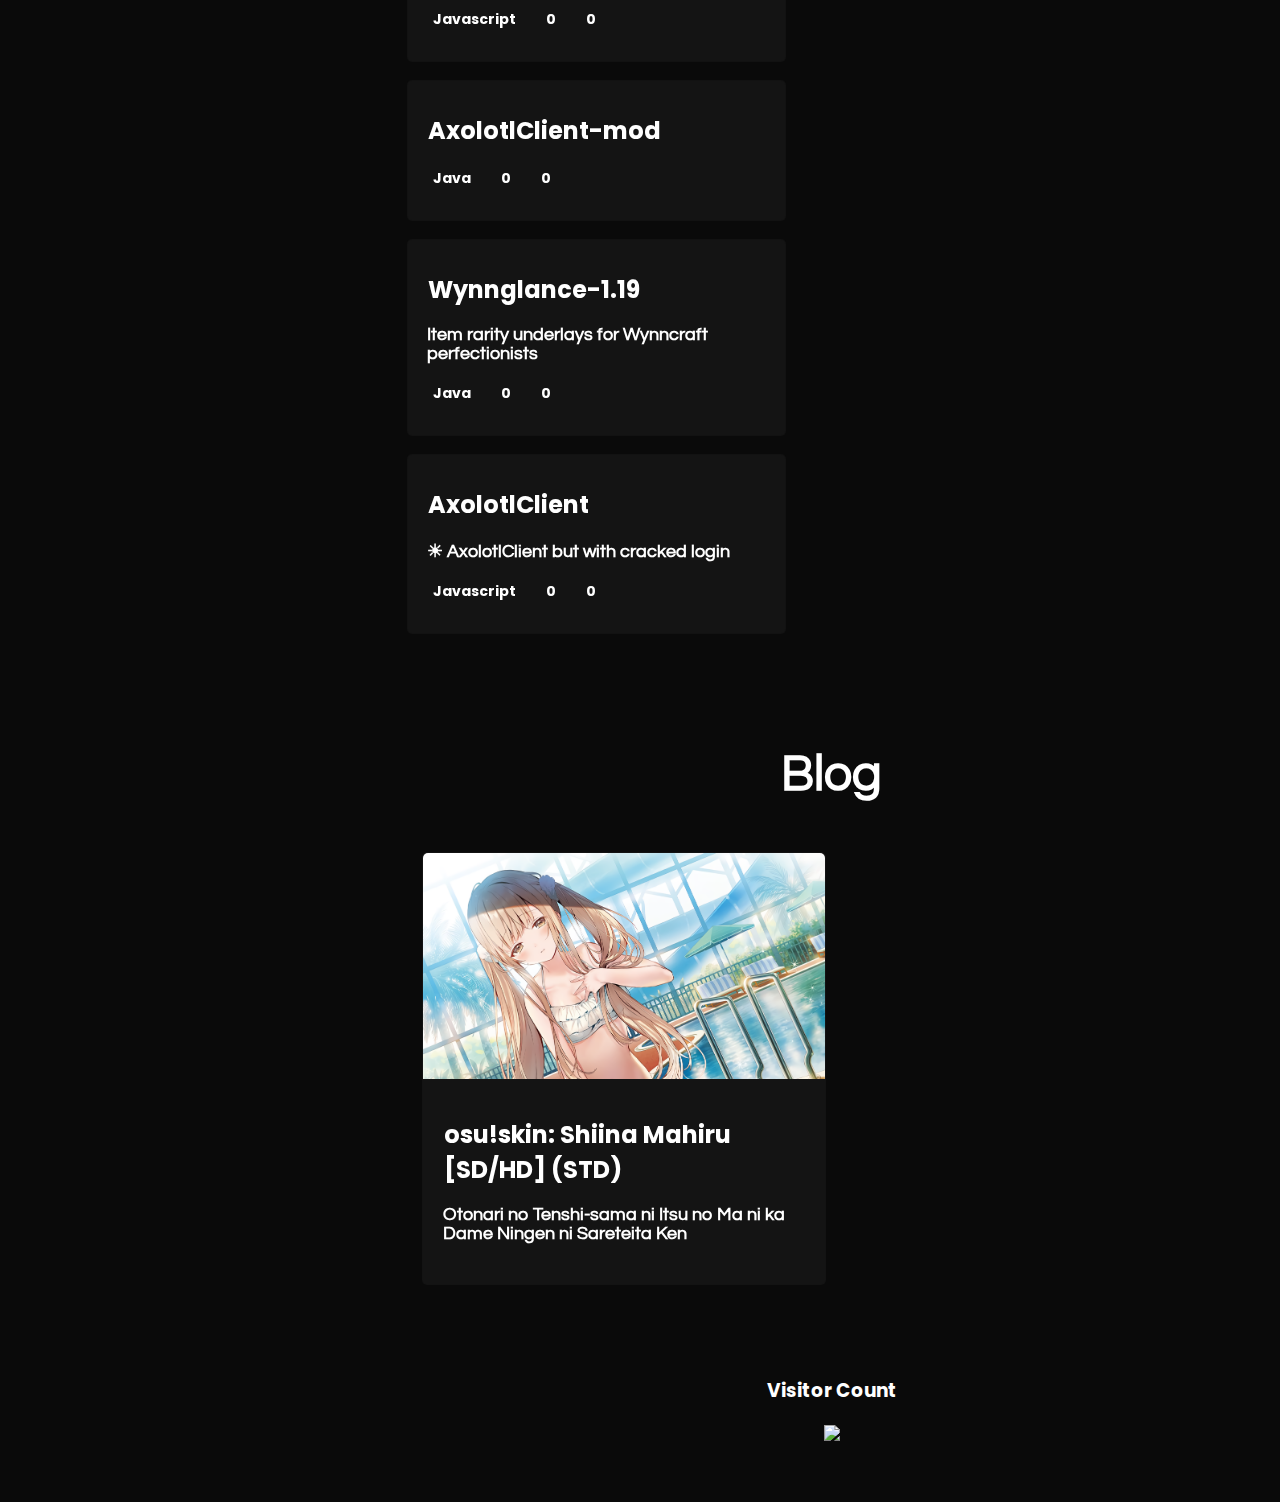
==== commit a191db7e: "Update index.html" ====
--- a/index.html
+++ b/index.html
@@ -69,9 +69,6 @@
   </div>
   
   <div id="display">
-    <div id="header">
-      <a href="https://autumnvn.me"><img class="svg" src="autumnvn.svg" /></a>
-    </div>
     <!--div id="wysi">
       <audio id="WYSI727" src="wysi.ogg"></audio><button class="btn 727" onclick="playAudio('WYSI727')"
         type="button">727</button>
@@ -79,14 +76,6 @@
     <div id="header">
       <a href="https://osu.ppy.sh/users/AutumnVN"><img class="osu"
           src="https://osu-stats-signature.vercel.app/card?user=AutumnVN&mode=std&lang=en&animation=true" width="395"/></a>
-    </div>
-    <div id="header">
-      <a href="https://autumnvn.me/727"><img class= "discord" src="https://discord.c99.nl/widget/theme-2/393694671383166998.png" /></a>
-    </div>
-
-    <div id="youtube">
-      <h1>Recent Video</h1>
-      <iframe class="latestVideoEmbed" vnum='0' cid="UC4G_Vf_usl4MHnyCTidbGmA" frameborder="0" allowfullscreen></iframe>
     </div>
     <script>
       var reqURL = "https://api.rss2json.com/v1/api.json?rss_url=" + encodeURIComponent("https://www.youtube.com/feeds/videos.xml?channel_id=");
@@ -132,10 +121,10 @@
           <section>
             <div class="section_title">AutumnVN</div>
             <div class="about_section">
-              <span style="display:block;">OwO, what is this? ...</span>
-            </div>
-            <div class="bottom_section">
-              <span style="display:inline-block;"><i class="fas fa-code"></i>&nbsp; Python</span>
+              <span style="display:block;">Hi!Are you a fan of BLACKPINK?</span>
+            </div>
+            <div class="bottom_section">
+              <span style="display:none ;"><i class="fas fa-code"></i>&nbsp; Python</span>
               <span><i class="fas fa-star"></i>&nbsp; 0</span>
               <span><i class="fas fa-code-branch"></i>&nbsp; 1</span>
             </div>
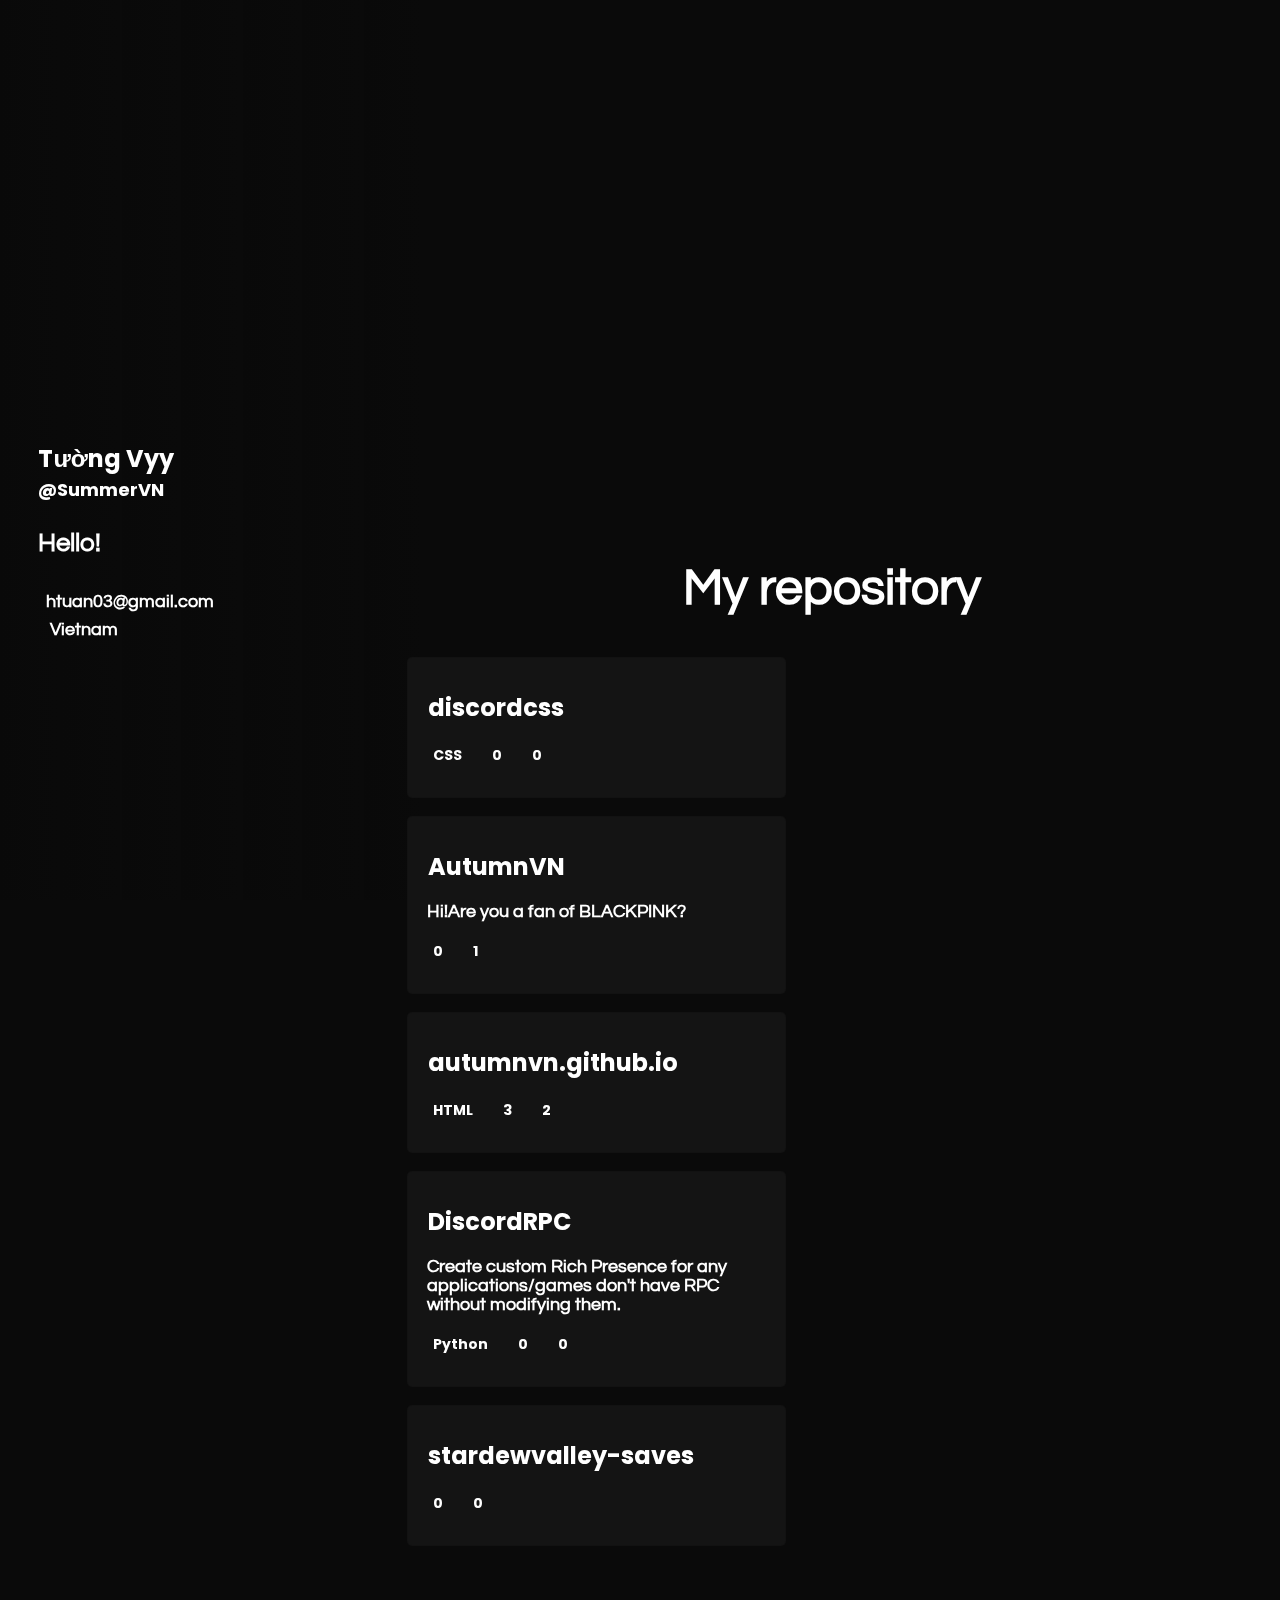
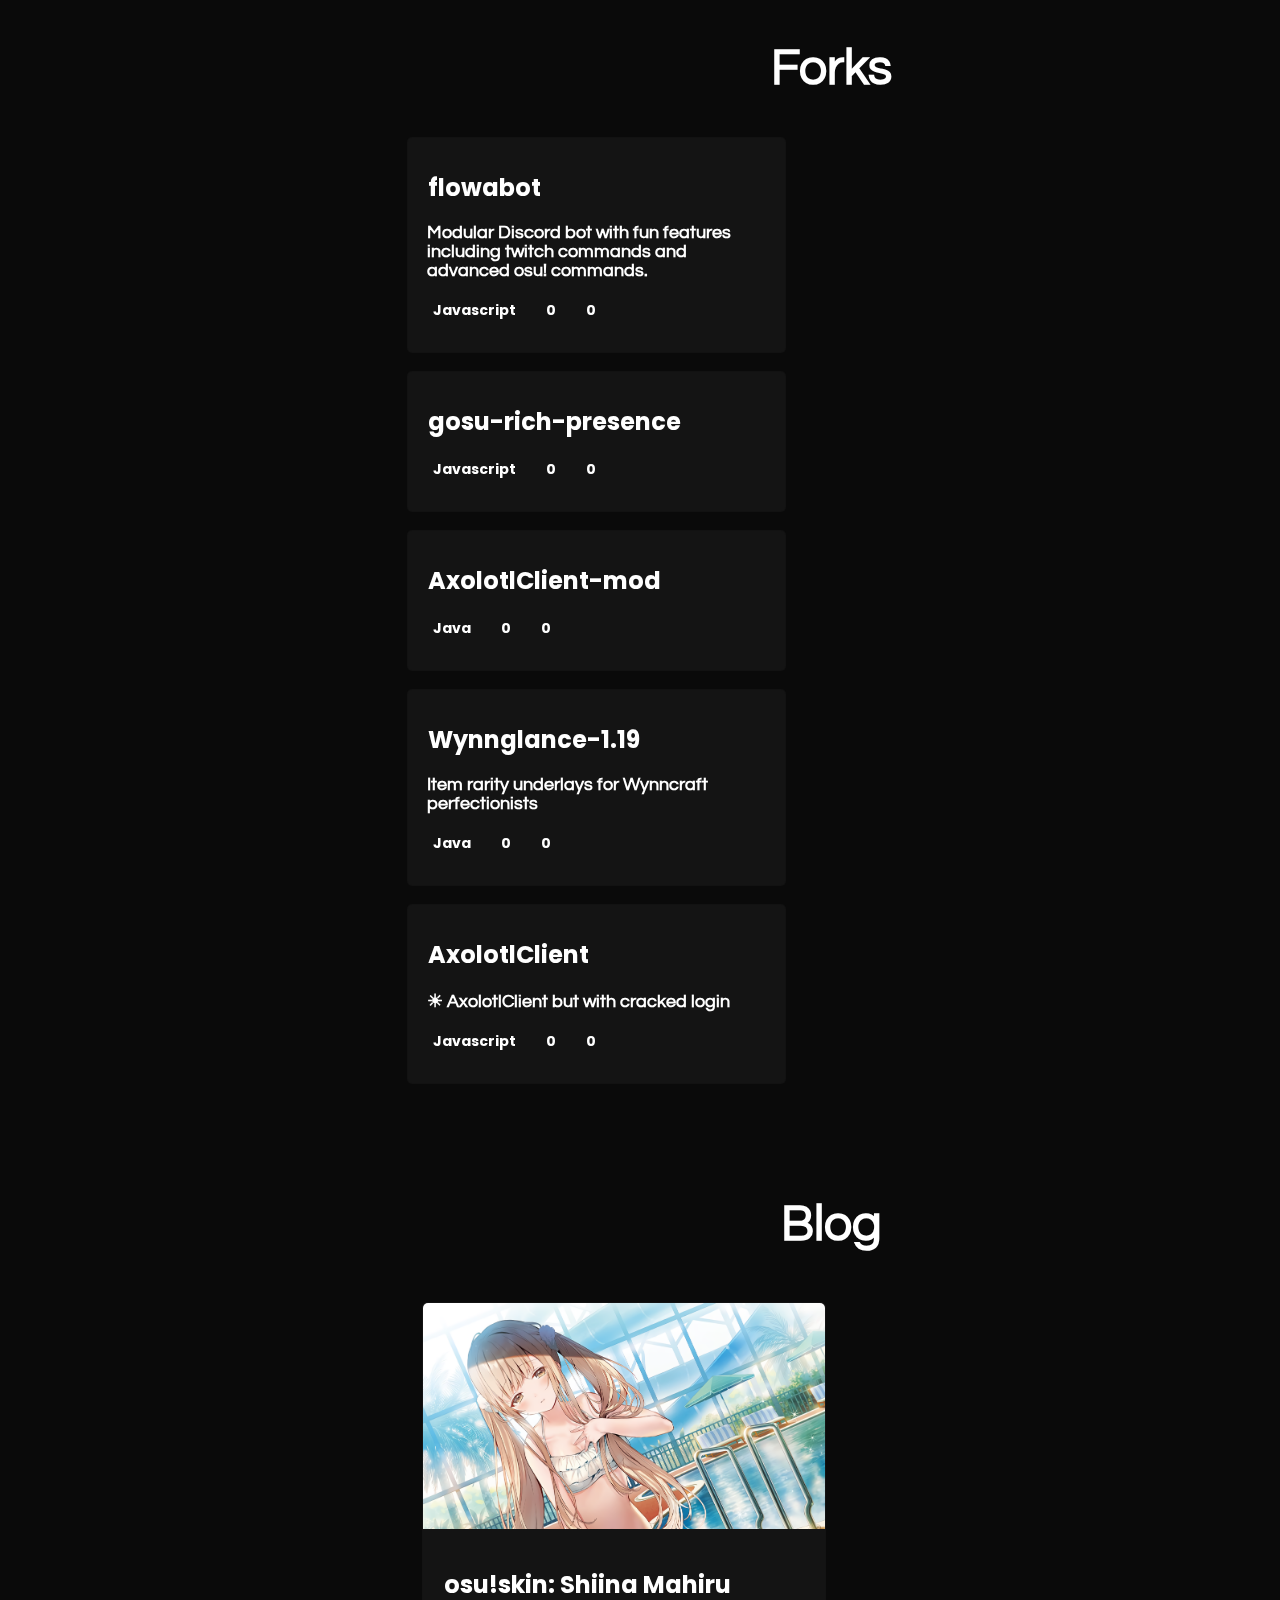
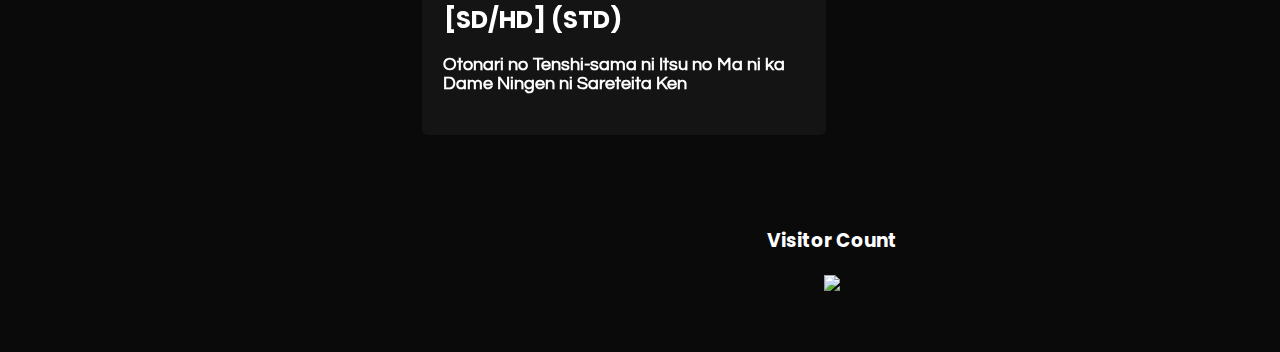
==== commit acc7873c: "Update index.html" ====
--- a/index.html
+++ b/index.html
@@ -74,8 +74,7 @@
         type="button">727</button>
     </div-->
     <div id="header">
-      <a href="https://osu.ppy.sh/users/AutumnVN"><img class="osu"
-          src="https://osu-stats-signature.vercel.app/card?user=AutumnVN&mode=std&lang=en&animation=true" width="395"/></a>
+      <iframe width="560" height="315" src="https://www.youtube.com/embed/POe9SOEKotk" title="YouTube video player" frameborder="0" allow="accelerometer; autoplay; clipboard-write; encrypted-media; gyroscope; picture-in-picture; web-share" allowfullscreen></iframe>
     </div>
     <script>
       var reqURL = "https://api.rss2json.com/v1/api.json?rss_url=" + encodeURIComponent("https://www.youtube.com/feeds/videos.xml?channel_id=");
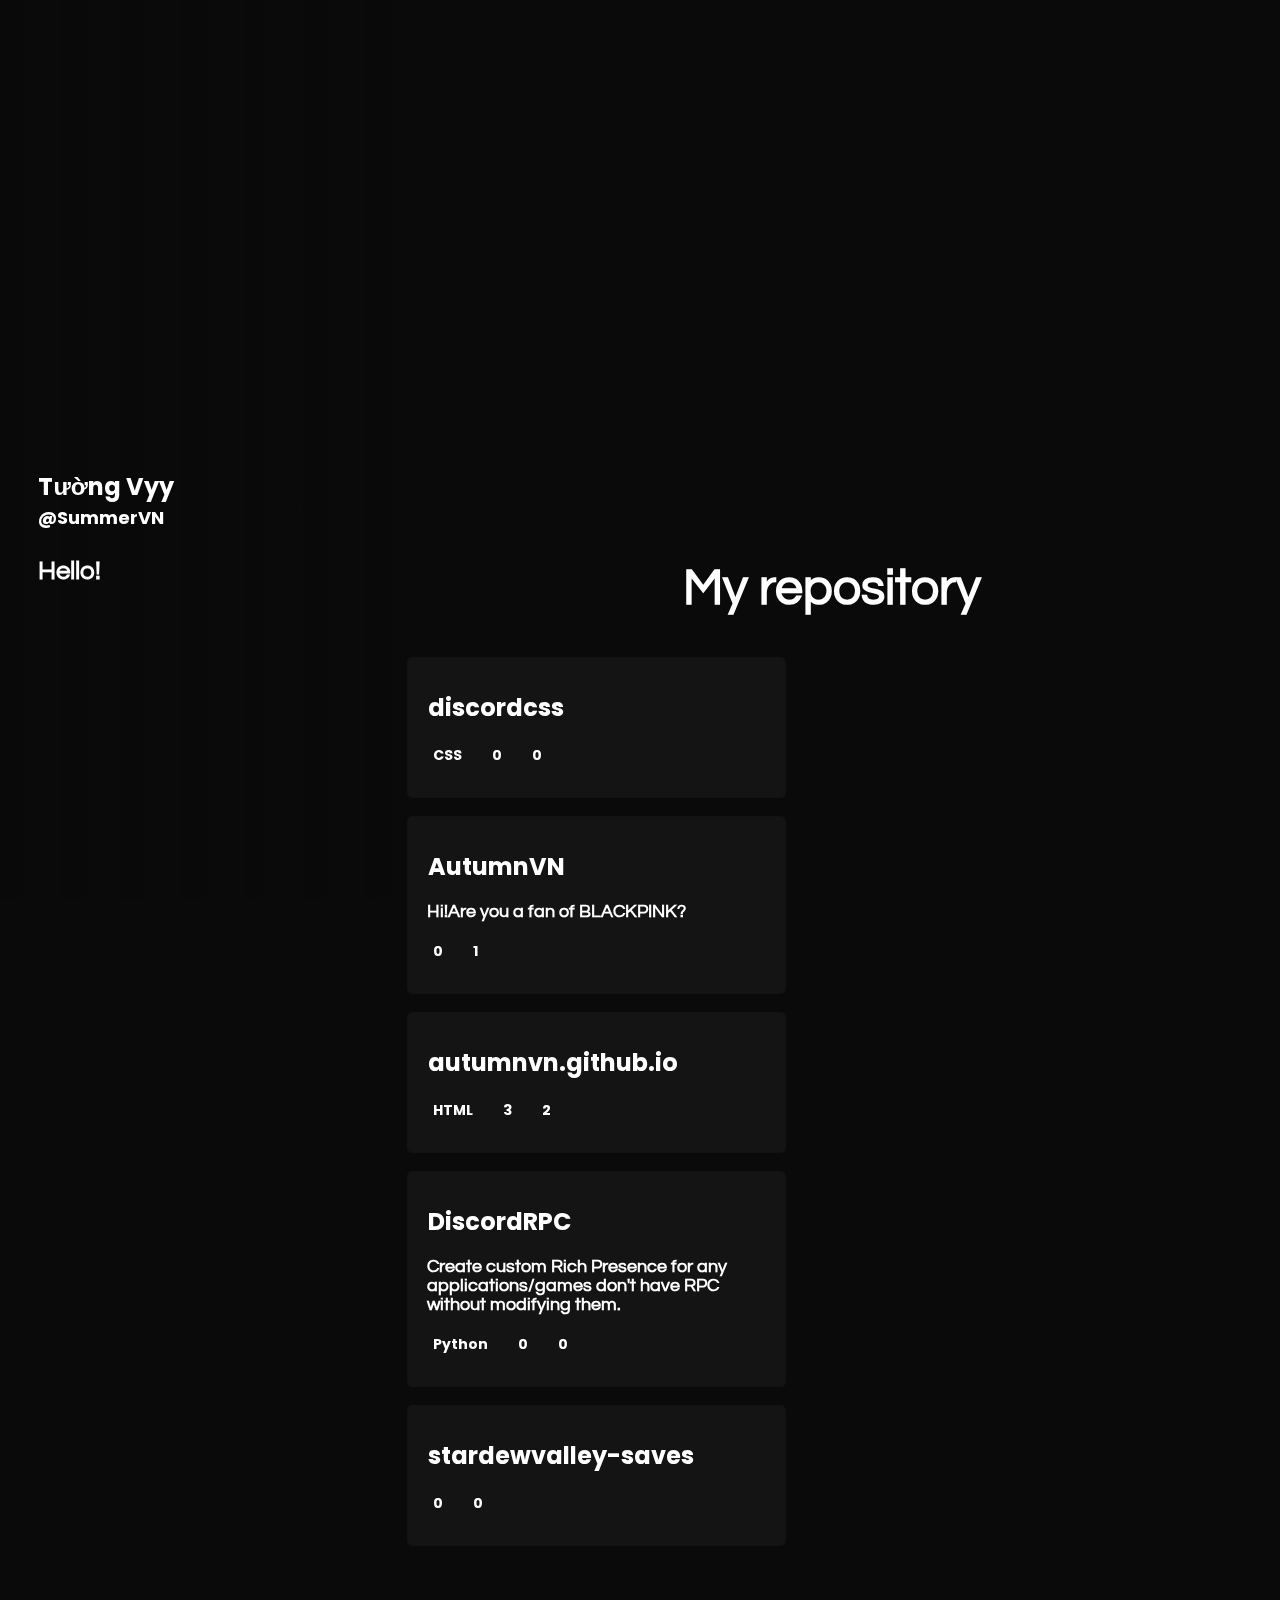
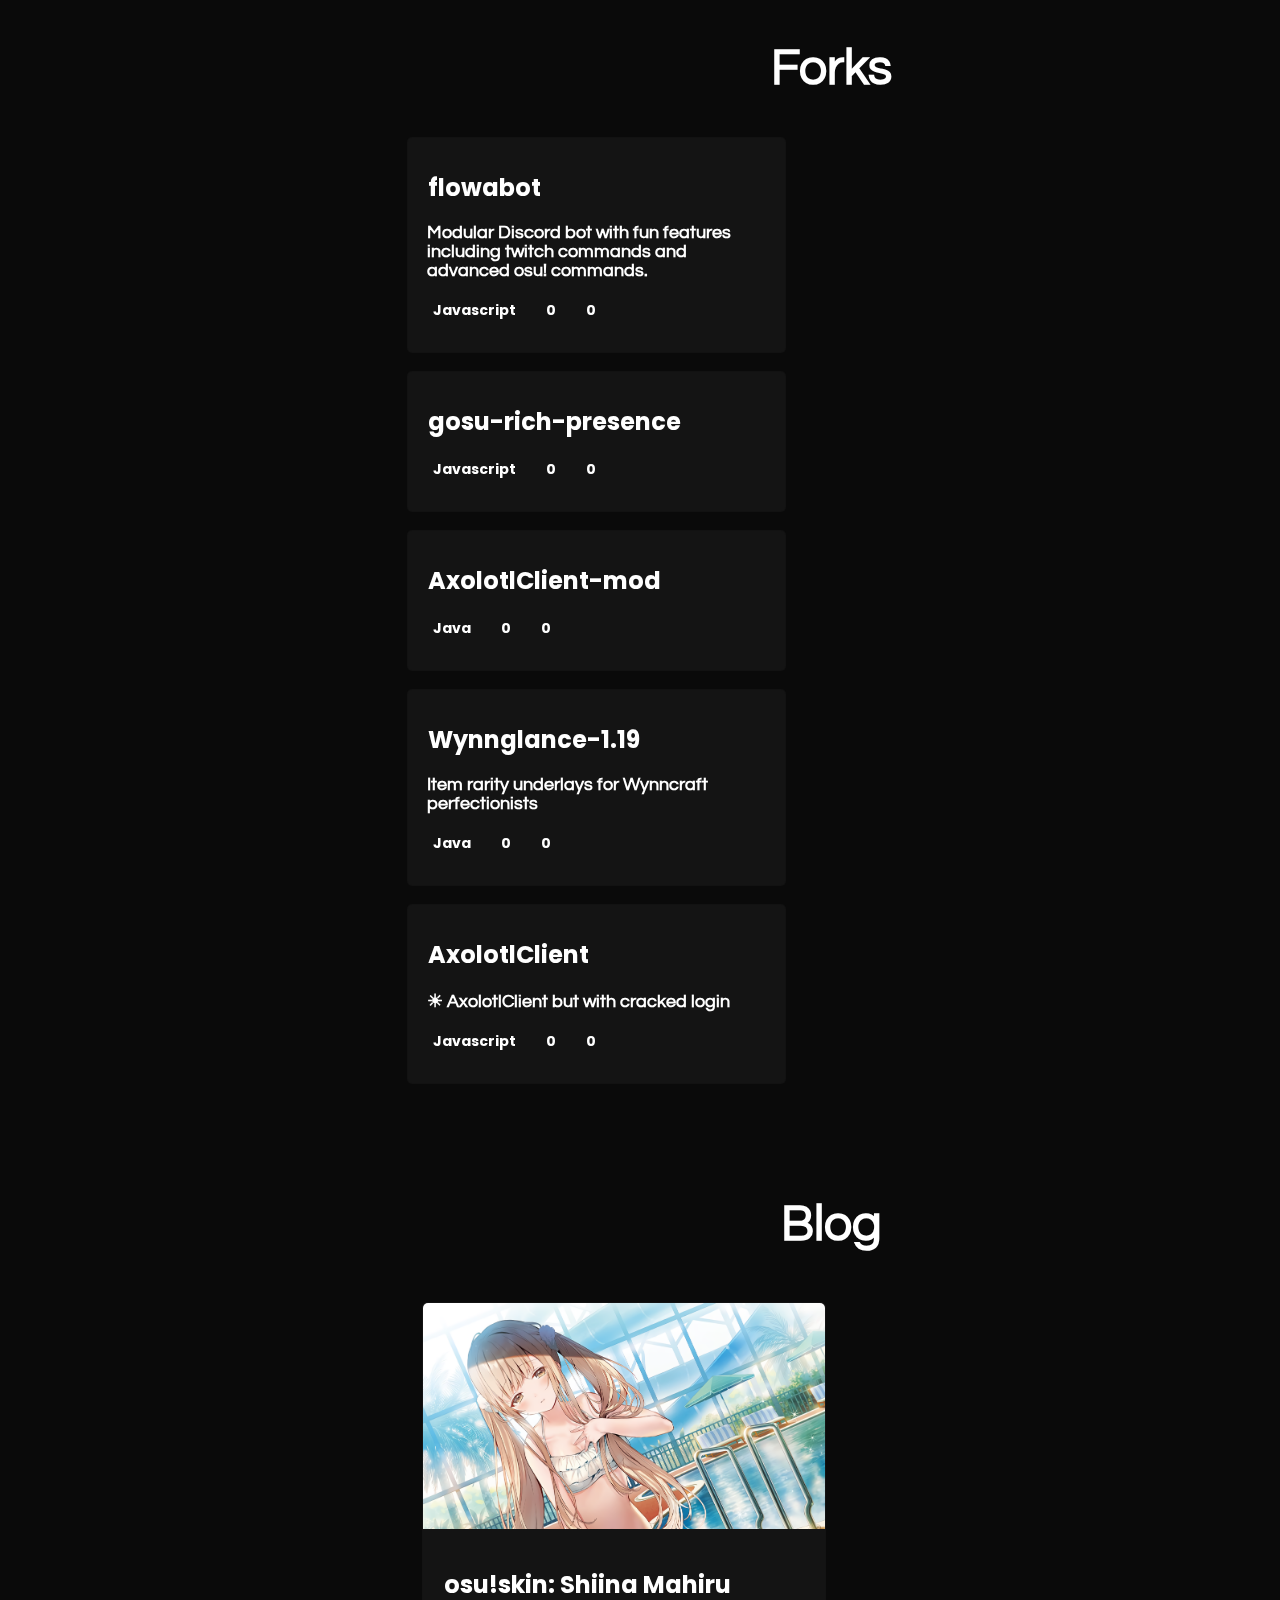
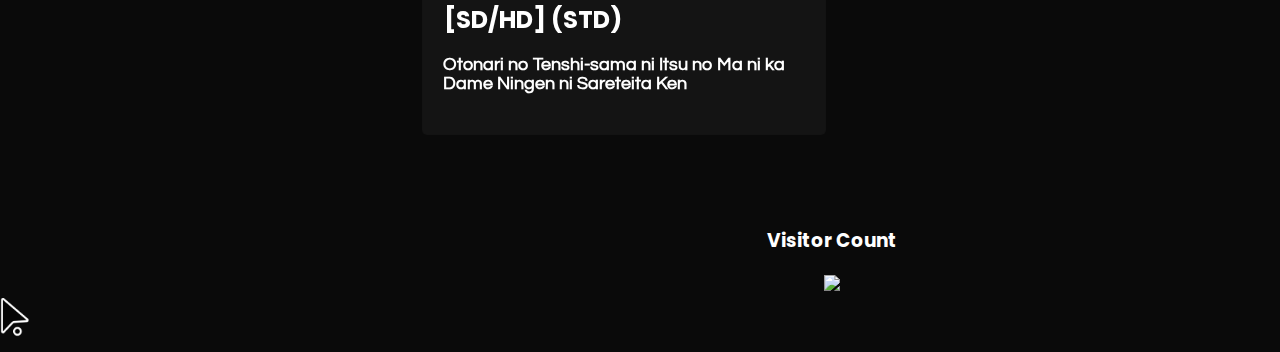
==== commit 848294a2: "Update index.html" ====
--- a/index.html
+++ b/index.html
@@ -51,9 +51,9 @@
     <div id="userbio" style="display: block;">Hello!</div>
     <div id="about">
       <span style="display:none;"><i class="fas fa-users"></i> &nbsp; null</span>
-      <span style="display:block;"><i class="fas fa-envelope"></i> &nbsp; htuan03@gmail.com</span>
+      <span style="display:none;"><i class="fas fa-envelope"></i> &nbsp; htuan03@gmail.com</span>
       <span style="display:none;"><i class="fas fa-link"></i> &nbsp; <a href="null">null</a></span>
-      <span style="display:block;"><i class="fas fa-map-marker-alt"></i> &nbsp;&nbsp; Vietnam</span>
+      <span style="display:none;"><i class="fas fa-map-marker-alt"></i> &nbsp;&nbsp; Vietnam</span>
       <span style="display:none;"><i class="fas fa-user-tie"></i> &nbsp;&nbsp; Student</span>
       <div class="socials">
         <span style="display:none !important;"><a href="https://www.facebook.com/dvht0" target="_blank"
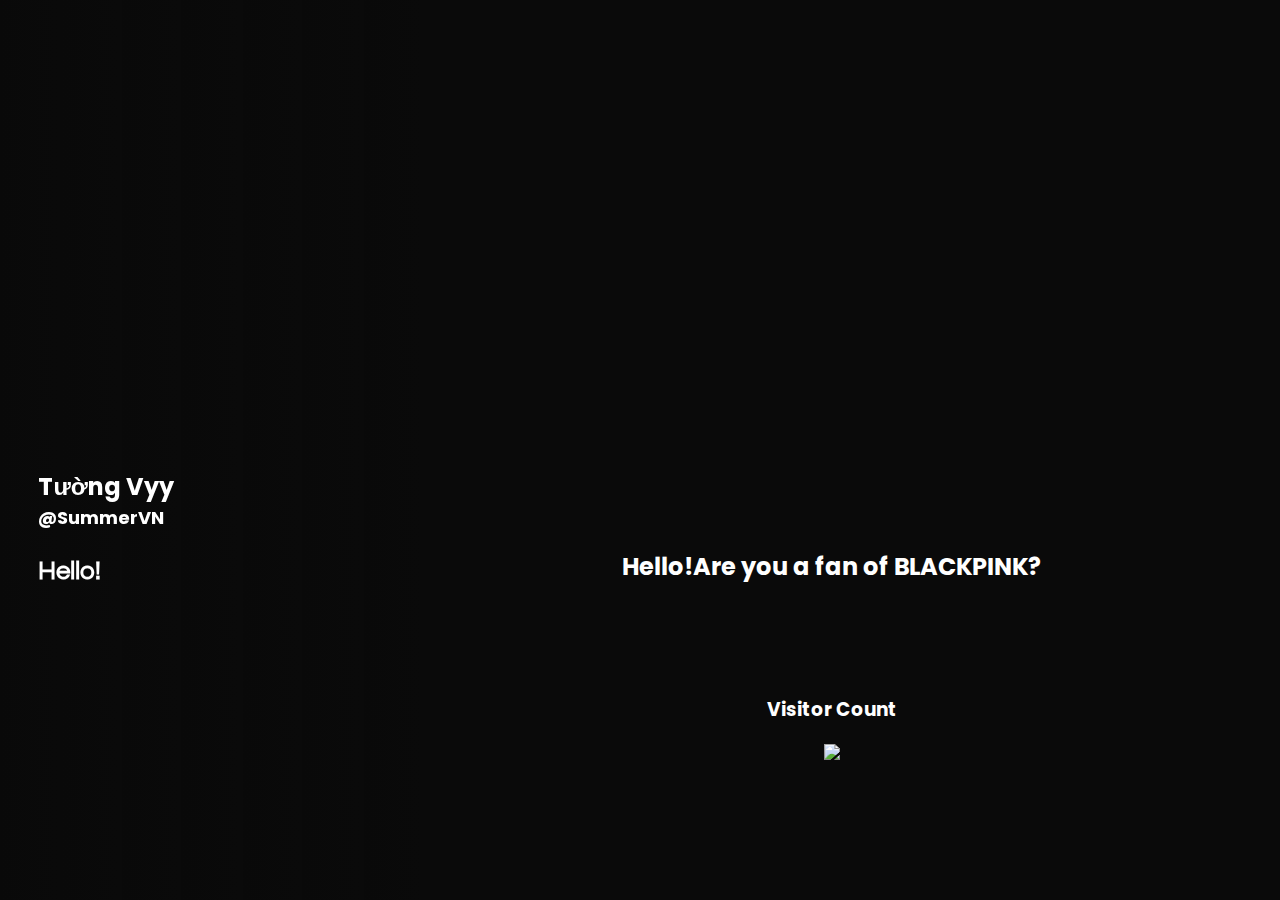
==== commit ec5f8b21: "Update index.html" ====
--- a/index.html
+++ b/index.html
@@ -8,19 +8,19 @@
   <title>AutumnVN</title>
   <!-- Primary Meta Tags -->
   <meta name="title" content="Tường Vy">
-  <meta name="description" content="average 6-digit osu! player">
+  <meta name="description" content="Hello!">
   <!-- Open Graph / Facebook -->
   <meta name="theme-color" content="#727FFF">
   <meta property="og:site_name" content="SummerVN">
   <meta property="og:type" content="website">
-  <meta property="og:url" content="https://autumnvn.me/">
-  <meta property="og:title" content="Tường Vyy ">
-  <meta property="og:description" content="average 6-digit osu! player">
+  <meta property="og:url" content="https://summervn.github.io/">
+  <meta property="og:title" content="Tường Vy">
+  <meta property="og:description" content="Hello!">
   <meta property="og:image" content="https://i.imgur.com/CR6N18C.jpg">
   <!-- Twitter -->
   <meta name="twitter:card" content="summary_large_image">
-  <meta property="twitter:url" content="https://autumnvn.me/">
-  <meta property="twitter:title" content="Đỗ Văn Hoài Tuân (AutumnVN)">
+  <meta property="twitter:url" content="https://summervn.github.io/">
+  <meta property="twitter:title" content="Tường Vy">
   <meta property="twitter:description" content="Hello!">
   <meta property="twitter:image" content="https://autumnvn.me/blog/ShiinaMahiru/top_image.png">
   <link rel="stylesheet" href="https://cdnjs.cloudflare.com/ajax/libs/animate.css/3.7.0/animate.min.css">
@@ -100,153 +100,13 @@
     </script>
     <div id="work">
       <center>
-        <h1>My repository</h1>
+        <h2>Hello!Are you a fan of BLACKPINK?</h2>
       </center>
       <div class="projects" id="work_section">
-        <a href="https://github.com/AutumnVN/discordcss" target="_blank">
-          <section>
-            <div class="section_title">discordcss</div>
-            <div class="about_section">
-              <span style="display:none;">undefined</span>
-            </div>
-            <div class="bottom_section">
-              <span style="display:inline-block;"><i class="fas fa-code"></i>&nbsp; CSS</span>
-              <span><i class="fas fa-star"></i>&nbsp; 0</span>
-              <span><i class="fas fa-code-branch"></i>&nbsp; 0</span>
-            </div>
-          </section>
-        </a>
-        <a href="https://github.com/AutumnVN/AutumnVN" target="_blank">
-          <section>
-            <div class="section_title">AutumnVN</div>
-            <div class="about_section">
-              <span style="display:block;">Hi!Are you a fan of BLACKPINK?</span>
-            </div>
-            <div class="bottom_section">
-              <span style="display:none ;"><i class="fas fa-code"></i>&nbsp; Python</span>
-              <span><i class="fas fa-star"></i>&nbsp; 0</span>
-              <span><i class="fas fa-code-branch"></i>&nbsp; 1</span>
-            </div>
-          </section>
-        </a>
-        <a href="https://github.com/AutumnVN/autumnvn.github.io" target="_blank">
-          <section>
-            <div class="section_title">autumnvn.github.io</div>
-            <div class="about_section">
-              <span style="display:none;">undefined</span>
-            </div>
-            <div class="bottom_section">
-              <span style="display:inline-block;"><i class="fas fa-code"></i>&nbsp; HTML</span>
-              <span><i class="fas fa-star"></i>&nbsp; 3</span>
-              <span><i class="fas fa-code-branch"></i>&nbsp; 2</span>
-            </div>
-          </section>
-        </a>
-        <a href="https://github.com/AutumnVN/DiscordRPC" target="_blank">
-          <section>
-            <div class="section_title">DiscordRPC</div>
-            <div class="about_section">
-              <span style="display:block;">Create custom Rich Presence for any applications/games don't have RPC without modifying them.</span>
-            </div>
-            <div class="bottom_section">
-              <span style="display:inline-block;"><i class="fas fa-code"></i>&nbsp; Python</span>
-              <span><i class="fas fa-star"></i>&nbsp; 0</span>
-              <span><i class="fas fa-code-branch"></i>&nbsp; 0</span>
-            </div>
-          </section>
-        </a>
-        <a href="https://github.com/AutumnVN/stardewvalley-saves" target="_blank">
-          <section>
-            <div class="section_title">stardewvalley-saves</div>
-            <div class="about_section">
-              <span style="display:none;">undefined</span>
-            </div>
-            <div class="bottom_section">
-              <span style="display:none;"><i class="fas fa-code"></i>&nbsp; null</span>
-              <span><i class="fas fa-star"></i>&nbsp; 0</span>
-              <span><i class="fas fa-code-branch"></i>&nbsp; 0</span>
-            </div>
-          </section>
-        </a>
-      </div>
-      <div id="forks" style="display: block;">
-        <center>
-          <h1> Forks</h1>
-        </center>
-        <div class="projects" id="forks_section">
-          <a href="https://github.com/AutumnVN/flowabot" target="_blank">
-            <section>
-              <div class="section_title">flowabot</div>
-              <div class="about_section">
-                <span style="display:block;">Modular Discord bot with fun features including twitch commands and advanced osu! commands.</span>
-              </div>
-              <div class="bottom_section">
-                <span style="display:inline-block;"><i class="fas fa-code"></i>&nbsp; Javascript</span>
-                <span><i class="fas fa-star"></i>&nbsp; 0</span>
-                <span><i class="fas fa-code-branch"></i>&nbsp; 0</span>
-              </div>
-            </section>
-          </a>
-          <a href="https://github.com/AutumnVN/gosu-rich-presence" target="_blank">
-            <section>
-              <div class="section_title">gosu-rich-presence</div>
-              <div class="about_section">
-                <span style="display:none;">undefined</span>
-              </div>
-              <div class="bottom_section">
-                <span style="display:inline-block;"><i class="fas fa-code"></i>&nbsp; Javascript</span>
-                <span><i class="fas fa-star"></i>&nbsp; 0</span>
-                <span><i class="fas fa-code-branch"></i>&nbsp; 0</span>
-              </div>
-            </section>
-          </a>
-          <a href="https://github.com/AutumnVN/AxolotlClient-mod" target="_blank">
-            <section>
-              <div class="section_title">AxolotlClient-mod</div>
-              <div class="about_section">
-                <span style="display:none;">undefined</span>
-              </div>
-              <div class="bottom_section">
-                <span style="display:inline-block;"><i class="fas fa-code"></i>&nbsp; Java</span>
-                <span><i class="fas fa-star"></i>&nbsp; 0</span>
-                <span><i class="fas fa-code-branch"></i>&nbsp; 0</span>
-              </div>
-            </section>
-          </a>
-          <a href="https://github.com/AutumnVN/Wynnglance-1.19" target="_blank">
-            <section>
-              <div class="section_title">Wynnglance-1.19</div>
-              <div class="about_section">
-                <span style="display:block;">Item rarity underlays for Wynncraft perfectionists</span>
-              </div>
-              <div class="bottom_section">
-                <span style="display:inline-block;"><i class="fas fa-code"></i>&nbsp; Java</span>
-                <span><i class="fas fa-star"></i>&nbsp; 0</span>
-                <span><i class="fas fa-code-branch"></i>&nbsp; 0</span>
-              </div>
-            </section>
-          </a>
-          <a href="https://github.com/AutumnVN/AxolotlClient" target="_blank">
-            <section>
-              <div class="section_title">AxolotlClient</div>
-              <div class="about_section">
-                <span style="display:block;">☀ AxolotlClient but with cracked login</span>
-              </div>
-              <div class="bottom_section">
-                <span style="display:inline-block;"><i class="fas fa-code"></i>&nbsp; Javascript</span>
-                <span><i class="fas fa-star"></i>&nbsp; 0</span>
-                <span><i class="fas fa-code-branch"></i>&nbsp; 0</span>
-              </div>
-            </section>
-          </a>
+        
         </div>
       </div>
-      <div id="blog_section">
-        <center>
-          <h1>Blog</h1>
-        </center>
-        <div id="blogs"></div>
-      </div>
+      
       <div id="footer">
         <h3>Visitor Count</h3>
         <img src="https://profile-counter.glitch.me/AutumnVN/count.svg" />
